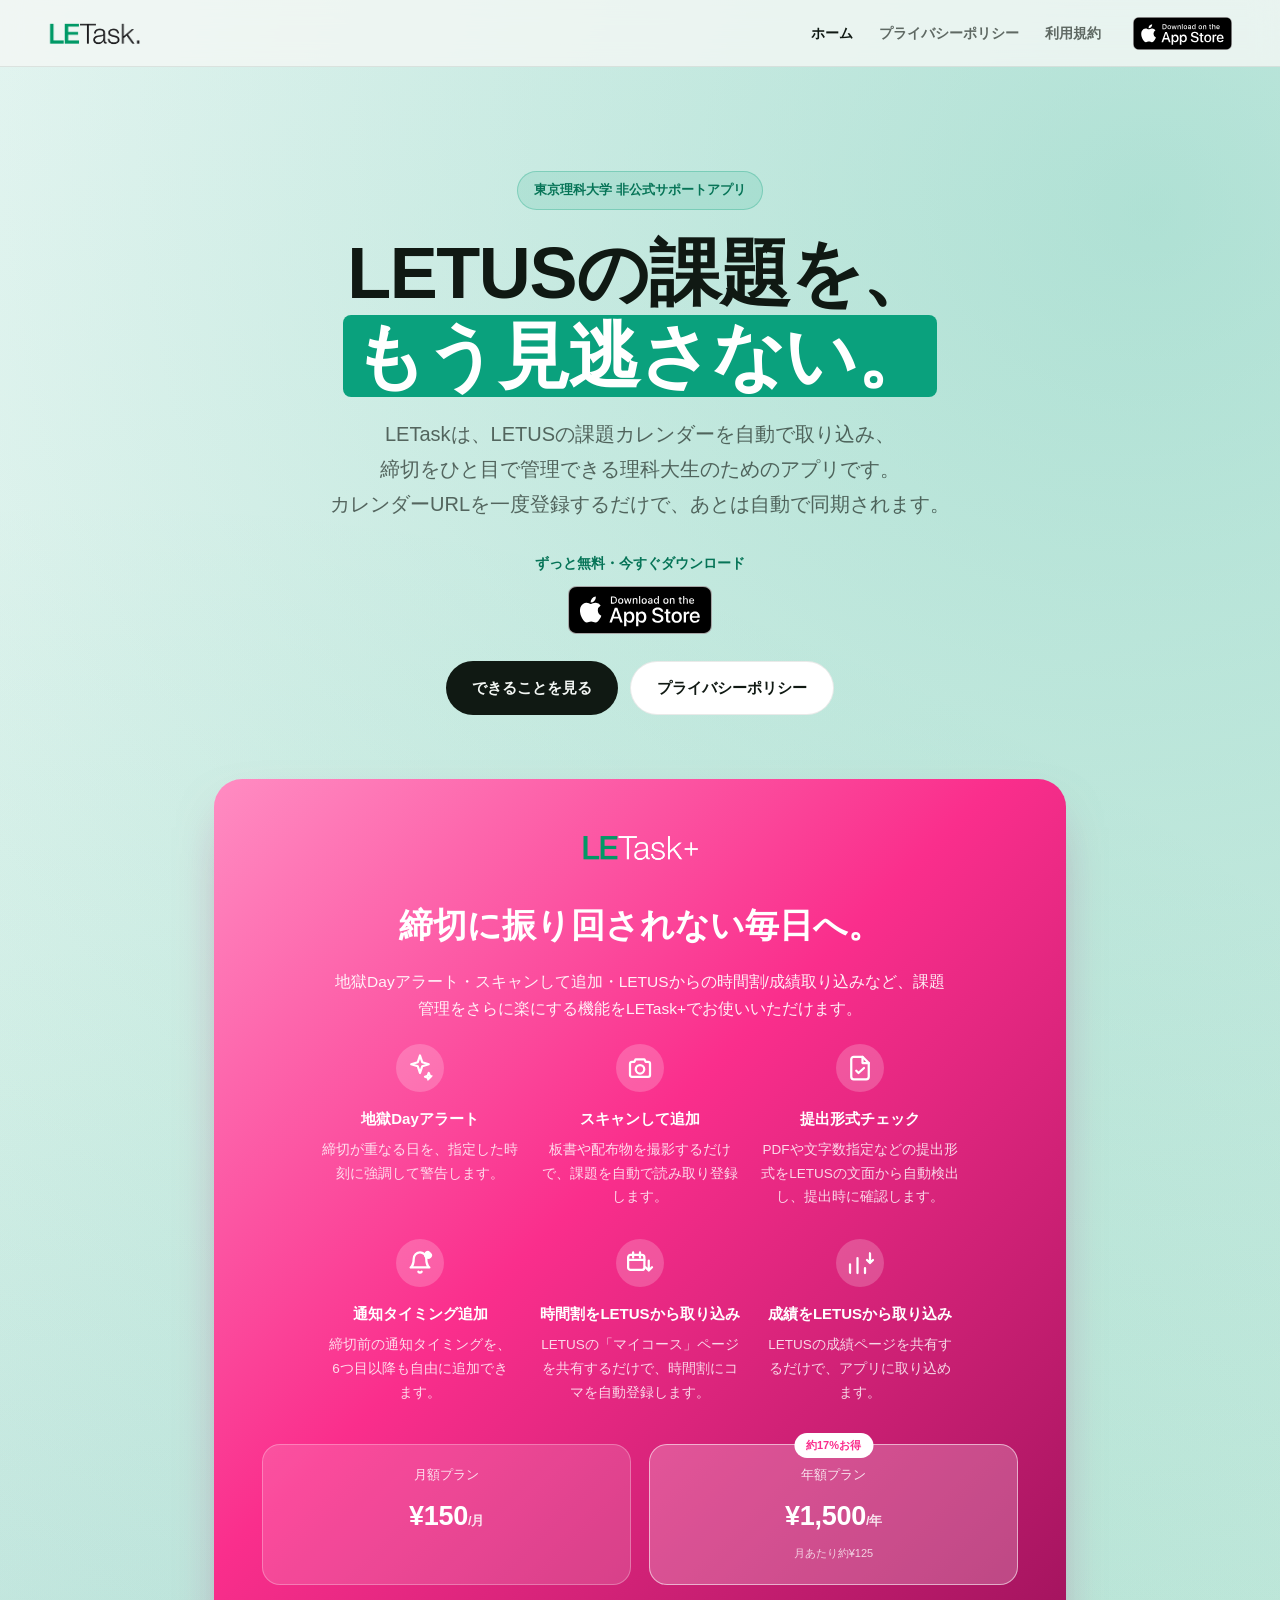
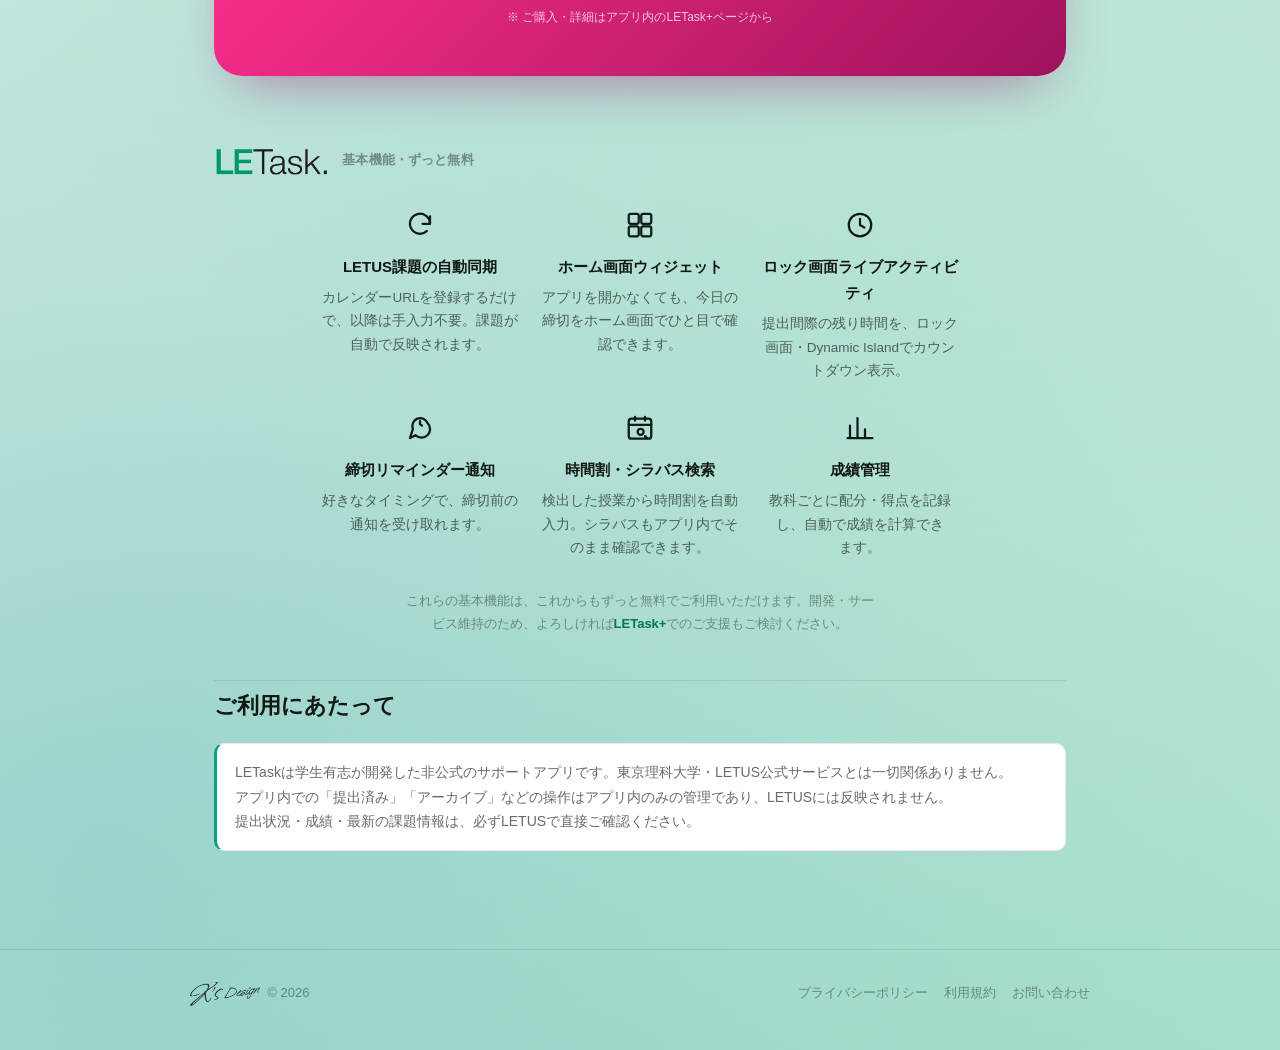
==== index.html @ ab38a3fe "Add a "free forever, download now" hint above the App Store badge Co-Authored-By: Claude Sonnet 5 <n" ====
<!DOCTYPE html>
<html lang="ja">
<head>
<meta charset="UTF-8">
<meta name="viewport" content="width=device-width, initial-scale=1.0">
<title>LETask ― 理科大生のための課題管理アプリ</title>
<meta name="description" content="東京理科大学の学生向け、LETUS課題管理アプリ「LETask」の公式サイト。">
<link rel="stylesheet" href="style.css">
</head>
<body>

<header class="site-header">
  <a class="logo" href="index.html"><img src="letasklogoblack_nodesc.png" alt="LETask"></a>
  <div class="header-right">
    <nav>
      <a href="index.html" class="active">ホーム</a>
      <a href="privacy.html">プライバシーポリシー</a>
      <a href="terms.html">利用規約</a>
    </nav>
    <a class="soon-pill" href="https://apps.apple.com/ja/app/letask/id6762050344" target="_blank" rel="noopener">
      <img src="appstore-badge.svg" alt="Download on the App Store">
    </a>
  </div>
</header>

<main>

  <section class="hero">
    <span class="hero-badge">東京理科大学 非公式サポートアプリ</span>
    <h1>LETUSの課題を、<br><span class="hl">もう見逃さない。</span></h1>
    <p class="lede">
      <span class="chunk">LETaskは、LETUSの課題カレンダーを</span><span class="chunk">自動で取り込み、</span><span class="chunk">締切をひと目で管理できる</span><span class="chunk">理科大生のためのアプリです。</span><span class="chunk">カレンダーURLを一度登録するだけで、</span><span class="chunk">あとは自動で同期されます。</span>
    </p>
    <p class="download-hint">ずっと無料・今すぐダウンロード</p>
    <a class="appstore-badge" href="https://apps.apple.com/ja/app/letask/id6762050344" target="_blank" rel="noopener">
      <img src="appstore-badge.svg" alt="Download on the App Store">
    </a>
    <div class="cta-row">
      <a class="btn btn-primary" href="#features">できることを見る</a>
      <a class="btn btn-secondary" href="privacy.html">プライバシーポリシー</a>
    </div>
  </section>

  <section id="features">

    <div class="plus-promo" id="plus-promo">
      <div class="plus-promo-head">
        <img class="plus-promo-logo" src="letaskpluslogowhite_nodesc.png" alt="LETask+">
        <h2 class="plus-promo-title">締切に振り回されない毎日へ。</h2>
        <p class="plus-promo-lede">地獄Dayアラート・スキャンして追加・LETUSからの時間割/成績取り込みなど、課題管理をさらに楽にする機能をLETask+でお使いいただけます。</p>
      </div>

      <div class="feature-grid plus-grid">

        <div class="feature-card plus">
          <svg class="icon" viewBox="0 0 24 24" fill="none" stroke="currentColor" stroke-width="1.8" stroke-linecap="round" stroke-linejoin="round"><path d="M12 2l1.8 5.4L19 9l-5.2 1.6L12 16l-1.8-5.4L5 9l5.2-1.6z"/><path d="M19 16l.8 2.2L22 19l-2.2.8L19 22l-.8-2.2L16 19l2.2-.8z"/></svg>
          <h3>地獄Dayアラート</h3>
          <p>締切が重なる日を、指定した時刻に強調して警告します。</p>
        </div>

        <div class="feature-card plus">
          <svg class="icon" viewBox="0 0 24 24" fill="none" stroke="currentColor" stroke-width="1.8" stroke-linecap="round" stroke-linejoin="round"><path d="M4 8.5A1.5 1.5 0 0 1 5.5 7h2l1-2h7l1 2h2A1.5 1.5 0 0 1 20 8.5v9A1.5 1.5 0 0 1 18.5 19h-13A1.5 1.5 0 0 1 4 17.5z"/><circle cx="12" cy="13" r="3.4"/></svg>
          <h3>スキャンして追加</h3>
          <p>板書や配布物を撮影するだけで、課題を自動で読み取り登録します。</p>
        </div>

        <div class="feature-card plus">
          <svg class="icon" viewBox="0 0 24 24" fill="none" stroke="currentColor" stroke-width="1.8" stroke-linecap="round" stroke-linejoin="round"><path d="M14 3H7a2 2 0 0 0-2 2v14a2 2 0 0 0 2 2h10a2 2 0 0 0 2-2V8z"/><path d="M14 3v5h5"/><path d="M9 14.2l1.8 1.8L15.2 12"/></svg>
          <h3>提出形式チェック</h3>
          <p>PDFや文字数指定などの提出形式をLETUSの文面から自動検出し、提出時に確認します。</p>
        </div>

        <div class="feature-card plus">
          <svg class="icon" viewBox="0 0 24 24" fill="none" stroke="currentColor" stroke-width="1.8" stroke-linecap="round" stroke-linejoin="round"><path d="M17 8.5A5 5 0 0 0 7 8.5c0 5.5-2.5 7-2.5 7h15s-2.5-1.5-2.5-7"/><path d="M10.7 19a1.6 1.6 0 0 0 2.6 0"/><circle cx="18.5" cy="5.5" r="3.3" fill="currentColor" stroke="none"/><path d="M18.5 4.2v2.6M17.2 5.5h2.6" stroke="#fff" stroke-width="1.3"/></svg>
          <h3>通知タイミング追加</h3>
          <p>締切前の通知タイミングを、6つ目以降も自由に追加できます。</p>
        </div>

        <div class="feature-card plus">
          <svg class="icon" viewBox="0 0 24 24" fill="none" stroke="currentColor" stroke-width="1.8" stroke-linecap="round" stroke-linejoin="round"><rect x="2.5" y="5.5" width="13" height="12" rx="2"/><path d="M2.5 9.5h13M6.5 3.5v4M12 3.5v4"/><path d="M19 10v8M19 18l-2.6-2.6M19 18l2.6-2.6"/></svg>
          <h3>時間割をLETUSから取り込み</h3>
          <p>LETUSの「マイコース」ページを共有するだけで、時間割にコマを自動登録します。</p>
        </div>

        <div class="feature-card plus">
          <svg class="icon" viewBox="0 0 24 24" fill="none" stroke="currentColor" stroke-width="1.8" stroke-linecap="round" stroke-linejoin="round"><path d="M4 20V13M10 20V8M16 20v-4"/><path d="M20 4v8M20 12l-2.4-2.4M20 12l2.4-2.4"/></svg>
          <h3>成績をLETUSから取り込み</h3>
          <p>LETUSの成績ページを共有するだけで、アプリに取り込めます。</p>
        </div>

      </div>

      <div class="plus-pricing">
        <div class="price-card">
          <span class="price-label">月額プラン</span>
          <span class="price-value">¥150<small>/月</small></span>
        </div>
        <div class="price-card best">
          <span class="price-badge">約17%お得</span>
          <span class="price-label">年額プラン</span>
          <span class="price-value">¥1,500<small>/年</small></span>
          <span class="price-note">月あたり約¥125</span>
        </div>
      </div>
      <p class="plus-promo-note">※ ご購入・詳細はアプリ内のLETask+ページから</p>
    </div>

    <div class="section-block">
      <div class="section-head">
        <img class="section-logo" src="letasklogoblack_nodesc.png" alt="LETask">
        <span class="section-label">基本機能・ずっと無料</span>
      </div>
      <div class="feature-grid">

        <div class="feature-card">
          <svg class="icon" viewBox="0 0 24 24" fill="none" stroke="currentColor" stroke-width="1.8" stroke-linecap="round" stroke-linejoin="round"><path d="M20 11a8 8 0 1 0-2.5 5.8"/><path d="M20 5v6h-6"/></svg>
          <h3>LETUS課題の自動同期</h3>
          <p>カレンダーURLを登録するだけで、以降は手入力不要。課題が自動で反映されます。</p>
        </div>

        <div class="feature-card">
          <svg class="icon" viewBox="0 0 24 24" fill="none" stroke="currentColor" stroke-width="1.8" stroke-linecap="round" stroke-linejoin="round"><rect x="3" y="3" width="8" height="8" rx="1.6"/><rect x="13" y="3" width="8" height="8" rx="1.6"/><rect x="3" y="13" width="8" height="8" rx="1.6"/><rect x="13" y="13" width="8" height="8" rx="1.6"/></svg>
          <h3>ホーム画面ウィジェット</h3>
          <p>アプリを開かなくても、今日の締切をホーム画面でひと目で確認できます。</p>
        </div>

        <div class="feature-card">
          <svg class="icon" viewBox="0 0 24 24" fill="none" stroke="currentColor" stroke-width="1.8" stroke-linecap="round" stroke-linejoin="round"><circle cx="12" cy="12" r="9"/><path d="M12 7v5l3.5 2"/></svg>
          <h3>ロック画面ライブアクティビティ</h3>
          <p>提出間際の残り時間を、ロック画面・Dynamic Islandでカウントダウン表示。</p>
        </div>

        <div class="feature-card">
          <svg class="icon" viewBox="0 0 24 24" fill="none" stroke="currentColor" stroke-width="1.8" stroke-linecap="round" stroke-linejoin="round"><path d="M18 8A6 6 0 1 0 6.34 12.7L4 20l4.5-2.2A6 6 0 0 0 18 8Z"/><path d="M12 6.5v2.4l1.6 1.2"/></svg>
          <h3>締切リマインダー通知</h3>
          <p>好きなタイミングで、締切前の通知を受け取れます。</p>
        </div>

        <div class="feature-card">
          <svg class="icon" viewBox="0 0 24 24" fill="none" stroke="currentColor" stroke-width="1.8" stroke-linecap="round" stroke-linejoin="round"><rect x="3" y="4.5" width="18" height="16" rx="2.2"/><path d="M3 9.5h18M8 3v3M16 3v3"/><circle cx="12.5" cy="15" r="2.4"/><path d="M16 18.5l1.8 1.8"/></svg>
          <h3>時間割・シラバス検索</h3>
          <p>検出した授業から時間割を自動入力。シラバスもアプリ内でそのまま確認できます。</p>
        </div>

        <div class="feature-card">
          <svg class="icon" viewBox="0 0 24 24" fill="none" stroke="currentColor" stroke-width="1.8" stroke-linecap="round" stroke-linejoin="round"><path d="M4 20V10M10 20V4M16 20v-7M22 20H2"/></svg>
          <h3>成績管理</h3>
          <p>教科ごとに配分・得点を記録し、自動で成績を計算できます。</p>
        </div>

      </div>

      <p class="free-note">これらの基本機能は、これからもずっと無料でご利用いただけます。開発・サービス維持のため、よろしければ<a href="#plus-promo">LETask+</a>でのご支援もご検討ください。</p>
    </div>

  </section>

  <section>
    <h2>ご利用にあたって</h2>
    <div class="callout">
      <span class="chunk">LETaskは学生有志が開発した非公式のサポートアプリです。</span><span class="chunk">東京理科大学・LETUS公式サービスとは一切関係ありません。</span><span class="chunk">アプリ内での「提出済み」「アーカイブ」などの操作は</span><span class="chunk">アプリ内のみの管理であり、</span><span class="chunk">LETUSには反映されません。</span><span class="chunk">提出状況・成績・最新の課題情報は、</span><span class="chunk">必ずLETUSで直接ご確認ください。</span>
    </div>
  </section>

</main>

<footer>
  <div class="footer-inner">
    <span class="credit"><img class="ks-logo" src="ksdesignblack_transparent.png" alt="K's Design"> © 2026</span>
    <nav>
      <a href="privacy.html">プライバシーポリシー</a>
      <a href="terms.html">利用規約</a>
      <a href="mailto:ksdesign.jp.work@gmail.com">お問い合わせ</a>
    </nav>
  </div>
</footer>

</body>
</html>
---- style.css ----
/* LETask — 共有スタイルシート
   index.html / privacy.html / terms.html で共通利用 */

:root {
  --bg: #f3f7f4;
  --bg-card: #ffffff;
  --border: rgba(13, 26, 20, 0.09);
  --text-primary: #101913;
  --text-secondary: rgba(16, 25, 19, 0.64);
  --text-tertiary: rgba(16, 25, 19, 0.42);
  --brand-green: #0aa17d;
  --brand-green-deep: #067457;
  --brand-green-soft: rgba(10, 161, 125, 0.12);
  --highlight-bg: #c7f0e0;
  --plus-pink: #fa2e8c;
  --plus-pink-light: #ff8cc2;
  --plus-soft: rgba(250, 46, 140, 0.1);
  --max-width: 900px;
}

* {
  box-sizing: border-box;
}

html {
  scroll-behavior: smooth;
}

body {
  margin: 0;
  background-color: #d6f0e6;
  background-image:
    radial-gradient(circle at 90% 8%, rgba(10, 161, 125, 0.30) 0%, rgba(10, 161, 125, 0.11) 45%, transparent 72%),
    radial-gradient(circle at 8% 92%, rgba(6, 132, 140, 0.22) 0%, rgba(10, 161, 125, 0.06) 50%, transparent 72%),
    linear-gradient(164deg, #ffffff 0%, #f0faf6 32%, #d6f0e6 66%, #b4e4d3 100%);
  color: var(--text-primary);
  font-family: -apple-system, BlinkMacSystemFont, "Hiragino Sans", "Segoe UI", Roboto, sans-serif;
  line-height: 1.75;
  -webkit-font-smoothing: antialiased;
}

a {
  color: var(--brand-green-deep);
  text-decoration: none;
}
a:hover {
  text-decoration: underline;
}

img {
  max-width: 100%;
}

svg {
  display: block;
}

/* ── header ───────────────────────────────────────────── */

.site-header {
  position: sticky;
  top: 0;
  z-index: 10;
  display: flex;
  align-items: center;
  justify-content: space-between;
  flex-wrap: wrap;
  row-gap: 12px;
  padding: 16px clamp(20px, 5vw, 48px);
  background: rgba(243, 247, 244, 0.82);
  backdrop-filter: blur(14px);
  -webkit-backdrop-filter: blur(14px);
  border-bottom: 1px solid var(--border);
}

.logo {
  display: inline-flex;
  align-items: center;
}
.logo img {
  height: 20px;
  width: auto;
  display: block;
}
@media (min-width: 641px) {
  .logo img {
    height: 34px;
  }
}

.header-right {
  display: flex;
  align-items: center;
  gap: clamp(16px, 3vw, 32px);
}

.site-header nav {
  display: flex;
  flex-wrap: wrap;
  gap: 10px clamp(14px, 3vw, 26px);
  font-size: 14px;
  font-weight: 600;
}
.site-header nav a {
  color: var(--text-secondary);
  white-space: nowrap;
}
.site-header nav a:hover,
.site-header nav a.active {
  color: var(--text-primary);
  text-decoration: none;
}

@media (max-width: 640px) {
  .header-right {
    width: 100%;
    flex-direction: row;
    flex-wrap: wrap;
    align-items: center;
    gap: 10px 18px;
  }
  .site-header nav {
    gap: 8px 16px;
    font-size: 13px;
  }
}

.soon-pill {
  display: inline-flex;
  align-items: center;
  transition: opacity 0.15s;
}
.soon-pill:hover {
  opacity: 0.75;
}
.soon-pill img {
  height: 33px;
  width: auto;
  display: block;
}

/* ── layout ───────────────────────────────────────────── */

main {
  max-width: var(--max-width);
  margin: 0 auto;
  padding: clamp(36px, 8vw, 72px) clamp(20px, 5vw, 24px) 80px;
}

.eyebrow {
  display: inline-block;
  font-size: 12px;
  font-weight: 700;
  letter-spacing: 0.12em;
  color: var(--brand-green-deep);
  text-transform: uppercase;
  margin-bottom: 14px;
}

h1 {
  font-size: clamp(32px, 6vw, 50px);
  font-weight: 800;
  letter-spacing: -0.02em;
  line-height: 1.28;
  margin: 0 0 20px;
  text-wrap: balance;
}
.hero h1 {
  font-size: clamp(40px, 10vw, 72px);
  line-height: 1.15;
}
@media (max-width: 640px) {
  .hero .lede {
    font-size: 16px;
  }
}

.hl {
  background: var(--brand-green);
  color: #fff;
  padding: 0 10px;
  border-radius: 8px;
  display: inline-block;
}

h2 {
  font-size: 22px;
  font-weight: 700;
  margin: 44px 0 14px;
  padding-top: 6px;
  border-top: 1px solid var(--border);
}
main > h2:first-of-type {
  border-top: none;
  padding-top: 0;
}

h3 {
  font-size: 16px;
  font-weight: 700;
  margin: 26px 0 8px;
  color: var(--text-primary);
}

p, li {
  color: var(--text-secondary);
  font-size: 15.5px;
  text-wrap: pretty;
}

.chunk {
  display: inline-block;
}

ul, ol {
  padding-left: 1.3em;
}

.lede {
  font-size: 18px;
  color: var(--text-secondary);
  max-width: 560px;
}
@media (min-width: 900px) {
  .hero .lede {
    font-size: 20px;
    max-width: 620px;
  }
}

.updated {
  font-size: 13px;
  color: var(--text-tertiary);
  margin-bottom: 40px;
}

/* ── hero (index only) ───────────────────────────────── */

.hero {
  text-align: center;
  padding: clamp(20px, 6vw, 32px) 0 clamp(44px, 8vw, 64px);
}
.hero .lede {
  margin: 0 auto 30px;
}
.hero-badge {
  display: inline-flex;
  align-items: center;
  gap: 8px;
  padding: 7px 16px;
  border-radius: 999px;
  background: var(--brand-green-soft);
  border: 1px solid rgba(10, 161, 125, 0.3);
  color: var(--brand-green-deep);
  font-size: 13px;
  font-weight: 600;
  margin-bottom: 22px;
}

.download-hint {
  font-size: 13.5px;
  font-weight: 700;
  color: var(--brand-green-deep);
  margin: 0 0 10px;
}

.appstore-badge {
  display: inline-block;
  margin-bottom: 18px;
  border-radius: 10px;
  transition: opacity 0.15s;
}
.appstore-badge:hover {
  opacity: 0.8;
}
.appstore-badge img {
  height: 48px;
  width: auto;
  display: block;
}

.cta-row {
  display: flex;
  justify-content: center;
  gap: 12px;
  flex-wrap: wrap;
}

.btn {
  display: inline-flex;
  align-items: center;
  gap: 8px;
  padding: 13px 26px;
  border-radius: 999px;
  font-weight: 700;
  font-size: 15px;
}
.btn-primary {
  background: var(--text-primary);
  color: var(--bg);
}
.btn-primary:hover {
  background: var(--brand-green-deep);
  color: #fff;
  text-decoration: none;
}
.btn-secondary {
  background: var(--bg-card);
  border: 1px solid var(--border);
  color: var(--text-primary);
}
.btn-secondary:hover {
  border-color: rgba(16, 25, 19, 0.25);
  text-decoration: none;
}

/* ── feature sections (index only) ───────────────────── */

.section-block {
  margin-top: clamp(40px, 7vw, 60px);
}
.section-block:first-child {
  margin-top: 0;
}

.section-head {
  display: flex;
  align-items: center;
  gap: 12px;
  margin-bottom: 8px;
}
.section-logo {
  height: 42px;
  width: auto;
}
.section-label {
  font-size: 13px;
  font-weight: 700;
  color: var(--text-tertiary);
  letter-spacing: 0.01em;
}

.plus-promo {
  background: linear-gradient(135deg, var(--plus-pink-light) 0%, var(--plus-pink) 45%, #9e125c 100%);
  border-radius: 28px;
  padding: clamp(28px, 5vw, 48px);
  color: #fff;
  box-shadow: 0 24px 56px -24px rgba(158, 18, 92, 0.55);
  margin-bottom: clamp(44px, 7vw, 64px);
}
.plus-promo-head {
  text-align: center;
  margin: 0 auto 12px;
  max-width: 620px;
}
.plus-promo-logo {
  height: 40px;
  width: auto;
  margin-bottom: 20px;
}
.plus-promo-title {
  color: #fff;
  font-size: clamp(22px, 3.4vw, 34px);
  border: none;
  padding: 0;
  margin: 0 0 12px;
}
.plus-promo-lede {
  color: rgba(255, 255, 255, 0.92);
  font-size: 15.5px;
  margin: 0;
}
.plus-promo .feature-card .icon {
  color: #fff;
  background: rgba(255, 255, 255, 0.2);
  border-radius: 999px;
  box-sizing: content-box;
  padding: 9px;
}
.plus-promo .feature-card h3 {
  color: #fff;
}
.plus-promo .feature-card p {
  color: rgba(255, 255, 255, 0.82);
}

.plus-pricing {
  display: flex;
  flex-wrap: wrap;
  justify-content: center;
  gap: 18px;
  margin-top: clamp(28px, 5vw, 40px);
}
.price-card {
  position: relative;
  min-width: 168px;
  flex: 1 1 168px;
  text-align: center;
  background: rgba(255, 255, 255, 0.14);
  border: 1px solid rgba(255, 255, 255, 0.28);
  border-radius: 18px;
  padding: 20px 30px;
}

@media (max-width: 640px) {
  .plus-pricing {
    flex-wrap: nowrap;
    gap: 12px;
  }
  .price-card {
    min-width: 0;
    padding: 16px 14px;
  }
  .price-value {
    font-size: 23px;
  }
}
.price-card.best {
  background: rgba(255, 255, 255, 0.22);
  border-color: rgba(255, 255, 255, 0.55);
}
.price-badge {
  position: absolute;
  top: -12px;
  left: 50%;
  transform: translateX(-50%);
  background: #fff;
  color: var(--plus-pink);
  font-size: 11px;
  font-weight: 800;
  padding: 3px 12px;
  border-radius: 999px;
  white-space: nowrap;
}
.price-label {
  display: block;
  font-size: 12.5px;
  opacity: 0.85;
  margin-bottom: 6px;
}
.price-value {
  display: block;
  font-size: 27px;
  font-weight: 800;
  letter-spacing: -0.01em;
}
.price-value small {
  font-size: 13px;
  font-weight: 600;
  opacity: 0.85;
}
.price-note {
  display: block;
  font-size: 11px;
  opacity: 0.75;
  margin-top: 4px;
}
.plus-promo-note {
  text-align: center;
  font-size: 12px;
  color: rgba(255, 255, 255, 0.75);
  margin: 22px 0 0;
}

.feature-grid {
  display: flex;
  flex-wrap: wrap;
  justify-content: center;
  gap: 30px 20px;
  margin-top: 28px;
  text-align: center;
}
.feature-grid .feature-card {
  flex: 0 1 200px;
}
.plus-grid {
  margin-top: 22px;
}

@media (max-width: 640px) {
  .feature-grid {
    gap: 26px 14px;
  }
  .feature-grid .feature-card {
    flex: 0 1 calc(50% - 7px);
  }
}

.feature-card .icon {
  width: 30px;
  height: 30px;
  margin: 0 auto 14px;
  color: var(--text-primary);
}
.feature-card h3 {
  margin: 0 0 6px;
  font-size: 15px;
}
.feature-card p {
  margin: 0;
  font-size: 13.5px;
}

.free-note {
  text-align: center;
  font-size: 13px;
  color: var(--text-tertiary);
  max-width: 480px;
  margin: 30px auto 0;
}
.free-note a {
  color: var(--brand-green-deep);
  font-weight: 700;
}


/* ── legal pages ─────────────────────────────────────── */

.legal-nav {
  display: flex;
  gap: 18px;
  font-size: 13px;
  margin-bottom: 36px;
}

.callout {
  background: var(--bg-card);
  border: 1px solid var(--border);
  border-left: 3px solid var(--brand-green);
  border-radius: 10px;
  padding: 16px 18px;
  font-size: 14px;
  color: var(--text-secondary);
  margin: 18px 0;
}

/* ── footer ───────────────────────────────────────────── */

footer {
  border-top: 1px solid var(--border);
  padding: 32px clamp(20px, 5vw, 48px) 44px;
}
footer .footer-inner {
  max-width: var(--max-width);
  margin: 0 auto;
  display: flex;
  flex-wrap: wrap;
  align-items: center;
  justify-content: space-between;
  gap: 18px;
  font-size: 13px;
  color: var(--text-tertiary);
}
footer .credit {
  display: inline-flex;
  align-items: center;
  gap: 7px;
}
footer .credit .ks-logo {
  height: 24px;
  width: auto;
  opacity: 0.75;
}
footer nav {
  display: flex;
  gap: 16px;
}
footer nav a {
  color: var(--text-tertiary);
}
footer nav a:hover {
  color: var(--text-secondary);
}
footer .disclaimer {
  max-width: 640px;
  color: var(--text-tertiary);
}

/* ── entrance animations ─────────────────────────────── */

@keyframes fadeInDown {
  from {
    opacity: 0;
    transform: translateY(-18px);
  }
  to {
    opacity: 1;
    transform: translateY(0);
  }
}

@keyframes markerSweep {
  from {
    clip-path: inset(0 100% 0 0);
  }
  to {
    clip-path: inset(0 0 0 0);
  }
}

.site-header {
  animation: fadeInDown 0.6s cubic-bezier(0.16, 1, 0.3, 1) both;
}

.hero-badge,
.hero h1,
.hero .lede,
.hero .download-hint,
.hero .appstore-badge,
.hero .cta-row {
  animation: fadeInDown 0.7s cubic-bezier(0.16, 1, 0.3, 1) both;
}
.hero-badge            { animation-delay: 0.08s; }
.hero h1               { animation-delay: 0.18s; }
.hero .lede            { animation-delay: 0.30s; }
.hero .download-hint   { animation-delay: 0.38s; }
.hero .appstore-badge  { animation-delay: 0.44s; }
.hero .cta-row         { animation-delay: 0.52s; }

.hl {
  animation: markerSweep 0.55s cubic-bezier(0.65, 0, 0.35, 1) both;
  animation-delay: 0.85s;
}

.plus-promo {
  animation: fadeInDown 0.8s cubic-bezier(0.16, 1, 0.3, 1) both;
  animation-delay: 0.55s;
}
.section-block {
  animation: fadeInDown 0.8s cubic-bezier(0.16, 1, 0.3, 1) both;
  animation-delay: 0.62s;
}
main > section:last-of-type,
footer {
  animation: fadeInDown 0.8s cubic-bezier(0.16, 1, 0.3, 1) both;
  animation-delay: 0.7s;
}

@media (prefers-reduced-motion: reduce) {
  * {
    animation-duration: 0.01ms !important;
    animation-delay: 0s !important;
    animation-iteration-count: 1 !important;
  }
}
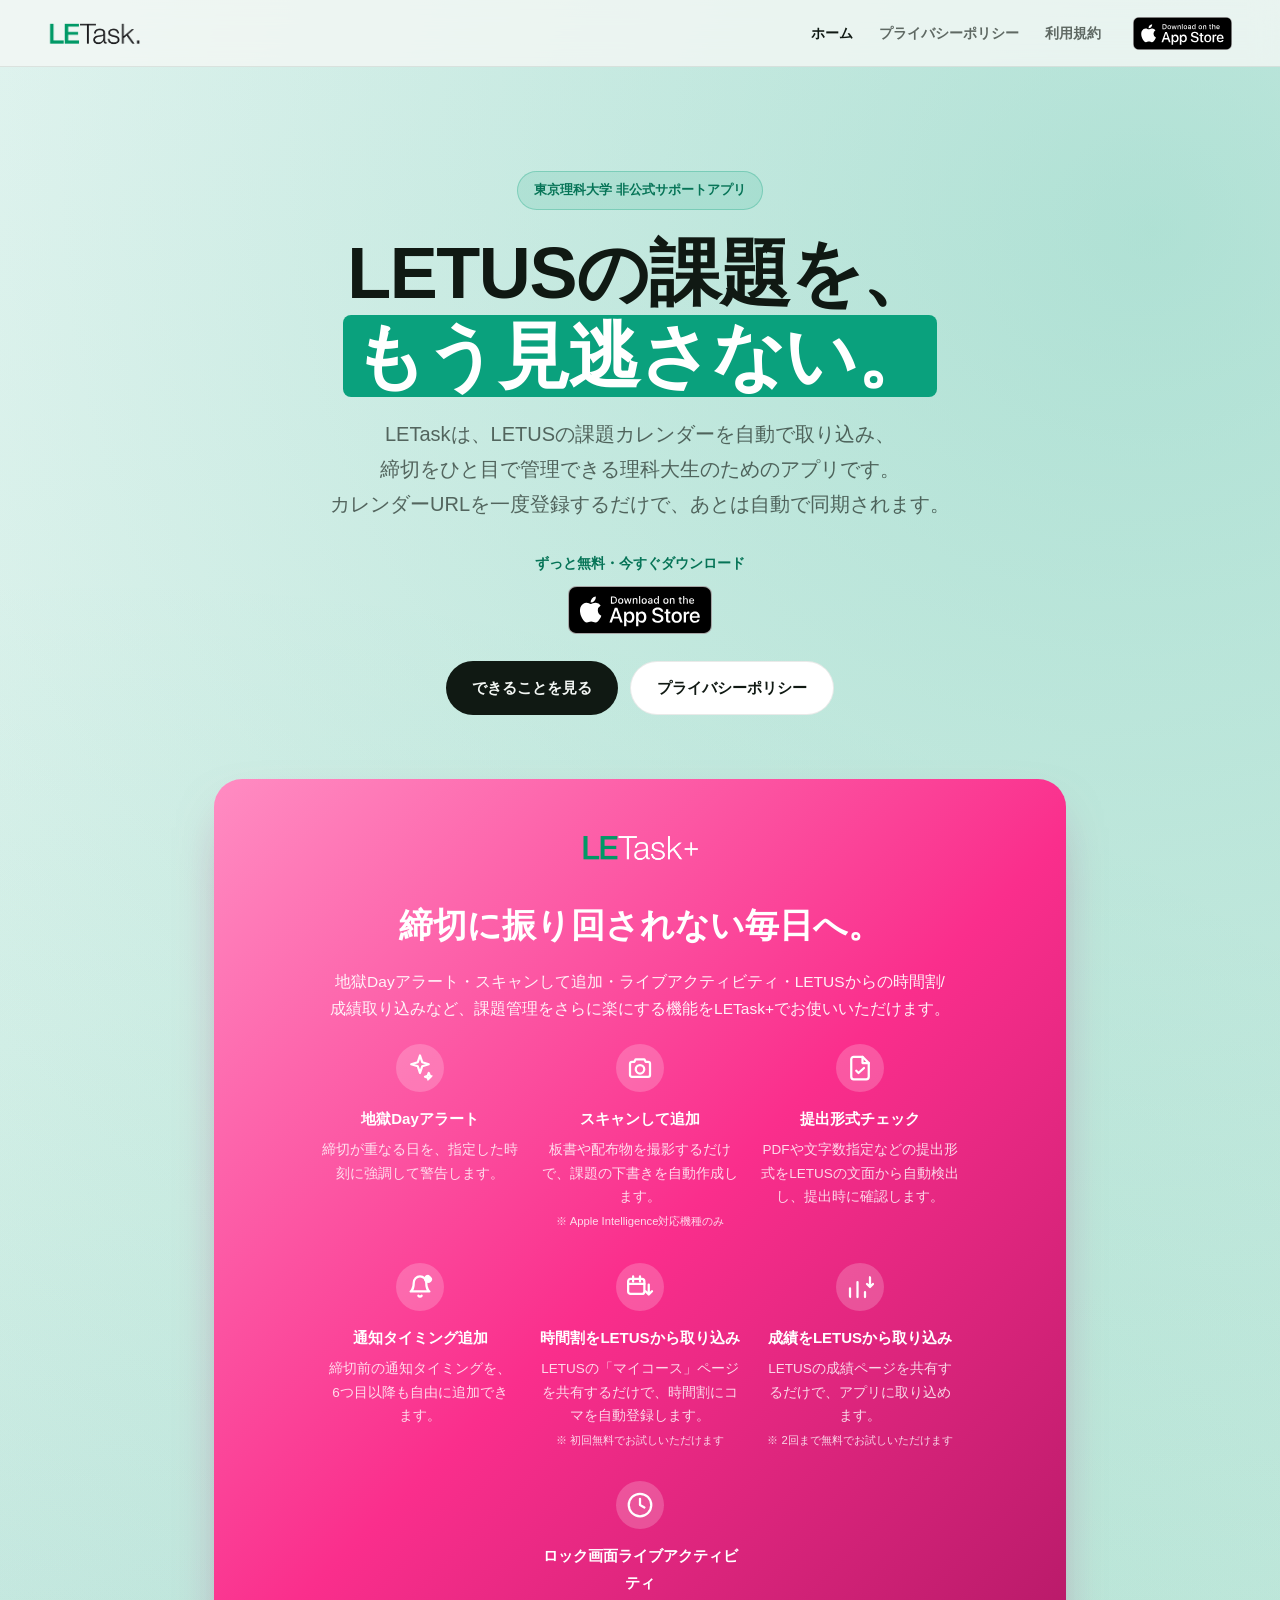
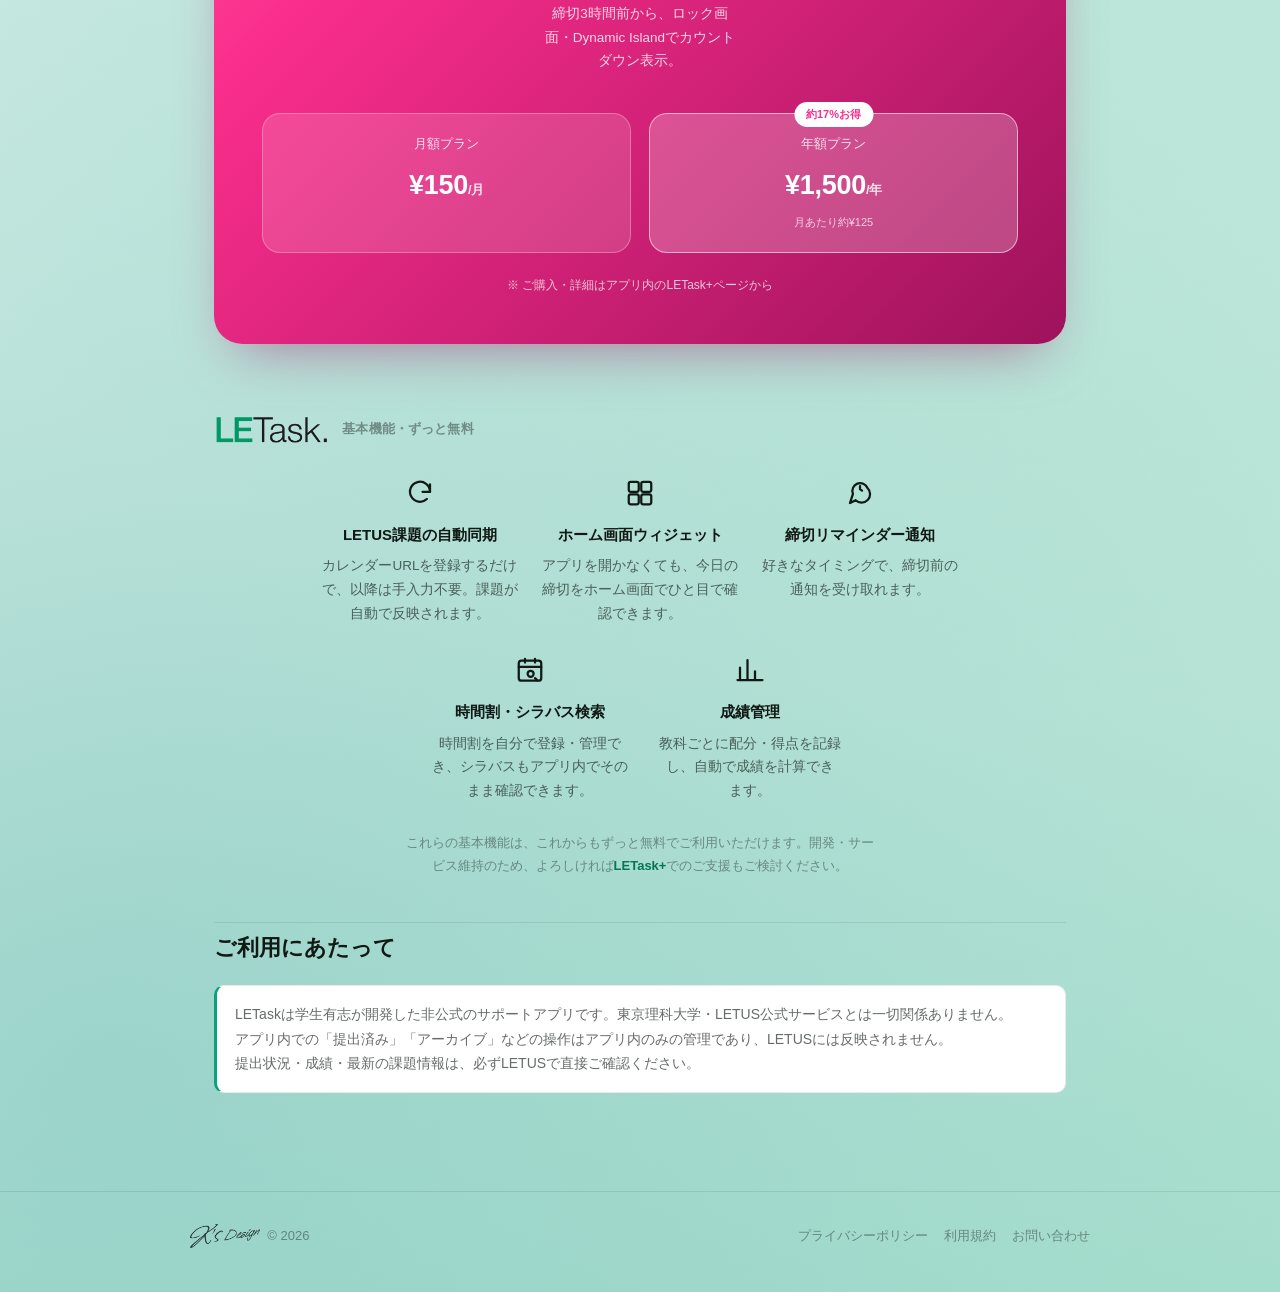
==== commit c475411e: "Move Live Activity to LETask+, add free-trial notes to import cards Live Activity is now gated behin" ====
--- a/index.html
+++ b/index.html
@@ -47,7 +47,7 @@
       <div class="plus-promo-head">
         <img class="plus-promo-logo" src="letaskpluslogowhite_nodesc.png" alt="LETask+">
         <h2 class="plus-promo-title">締切に振り回されない毎日へ。</h2>
-        <p class="plus-promo-lede">地獄Dayアラート・スキャンして追加・LETUSからの時間割/成績取り込みなど、課題管理をさらに楽にする機能をLETask+でお使いいただけます。</p>
+        <p class="plus-promo-lede">地獄Dayアラート・スキャンして追加・ライブアクティビティ・LETUSからの時間割/成績取り込みなど、課題管理をさらに楽にする機能をLETask+でお使いいただけます。</p>
       </div>
 
       <div class="feature-grid plus-grid">
@@ -61,7 +61,7 @@
         <div class="feature-card plus">
           <svg class="icon" viewBox="0 0 24 24" fill="none" stroke="currentColor" stroke-width="1.8" stroke-linecap="round" stroke-linejoin="round"><path d="M4 8.5A1.5 1.5 0 0 1 5.5 7h2l1-2h7l1 2h2A1.5 1.5 0 0 1 20 8.5v9A1.5 1.5 0 0 1 18.5 19h-13A1.5 1.5 0 0 1 4 17.5z"/><circle cx="12" cy="13" r="3.4"/></svg>
           <h3>スキャンして追加</h3>
-          <p>板書や配布物を撮影するだけで、課題を自動で読み取り登録します。</p>
+          <p>板書や配布物を撮影するだけで、課題の下書きを自動作成します。<br><small>※ Apple Intelligence対応機種のみ</small></p>
         </div>
 
         <div class="feature-card plus">
@@ -79,13 +79,19 @@
         <div class="feature-card plus">
           <svg class="icon" viewBox="0 0 24 24" fill="none" stroke="currentColor" stroke-width="1.8" stroke-linecap="round" stroke-linejoin="round"><rect x="2.5" y="5.5" width="13" height="12" rx="2"/><path d="M2.5 9.5h13M6.5 3.5v4M12 3.5v4"/><path d="M19 10v8M19 18l-2.6-2.6M19 18l2.6-2.6"/></svg>
           <h3>時間割をLETUSから取り込み</h3>
-          <p>LETUSの「マイコース」ページを共有するだけで、時間割にコマを自動登録します。</p>
+          <p>LETUSの「マイコース」ページを共有するだけで、時間割にコマを自動登録します。<br><small>※ 初回無料でお試しいただけます</small></p>
         </div>
 
         <div class="feature-card plus">
           <svg class="icon" viewBox="0 0 24 24" fill="none" stroke="currentColor" stroke-width="1.8" stroke-linecap="round" stroke-linejoin="round"><path d="M4 20V13M10 20V8M16 20v-4"/><path d="M20 4v8M20 12l-2.4-2.4M20 12l2.4-2.4"/></svg>
           <h3>成績をLETUSから取り込み</h3>
-          <p>LETUSの成績ページを共有するだけで、アプリに取り込めます。</p>
+          <p>LETUSの成績ページを共有するだけで、アプリに取り込めます。<br><small>※ 2回まで無料でお試しいただけます</small></p>
+        </div>
+
+        <div class="feature-card plus">
+          <svg class="icon" viewBox="0 0 24 24" fill="none" stroke="currentColor" stroke-width="1.8" stroke-linecap="round" stroke-linejoin="round"><circle cx="12" cy="12" r="9"/><path d="M12 7v5l3.5 2"/></svg>
+          <h3>ロック画面ライブアクティビティ</h3>
+          <p>締切3時間前から、ロック画面・Dynamic Islandでカウントダウン表示。</p>
         </div>
 
       </div>
@@ -125,12 +131,6 @@
         </div>
 
         <div class="feature-card">
-          <svg class="icon" viewBox="0 0 24 24" fill="none" stroke="currentColor" stroke-width="1.8" stroke-linecap="round" stroke-linejoin="round"><circle cx="12" cy="12" r="9"/><path d="M12 7v5l3.5 2"/></svg>
-          <h3>ロック画面ライブアクティビティ</h3>
-          <p>提出間際の残り時間を、ロック画面・Dynamic Islandでカウントダウン表示。</p>
-        </div>
-
-        <div class="feature-card">
           <svg class="icon" viewBox="0 0 24 24" fill="none" stroke="currentColor" stroke-width="1.8" stroke-linecap="round" stroke-linejoin="round"><path d="M18 8A6 6 0 1 0 6.34 12.7L4 20l4.5-2.2A6 6 0 0 0 18 8Z"/><path d="M12 6.5v2.4l1.6 1.2"/></svg>
           <h3>締切リマインダー通知</h3>
           <p>好きなタイミングで、締切前の通知を受け取れます。</p>
@@ -139,7 +139,7 @@
         <div class="feature-card">
           <svg class="icon" viewBox="0 0 24 24" fill="none" stroke="currentColor" stroke-width="1.8" stroke-linecap="round" stroke-linejoin="round"><rect x="3" y="4.5" width="18" height="16" rx="2.2"/><path d="M3 9.5h18M8 3v3M16 3v3"/><circle cx="12.5" cy="15" r="2.4"/><path d="M16 18.5l1.8 1.8"/></svg>
           <h3>時間割・シラバス検索</h3>
-          <p>検出した授業から時間割を自動入力。シラバスもアプリ内でそのまま確認できます。</p>
+          <p>時間割を自分で登録・管理でき、シラバスもアプリ内でそのまま確認できます。</p>
         </div>
 
         <div class="feature-card">
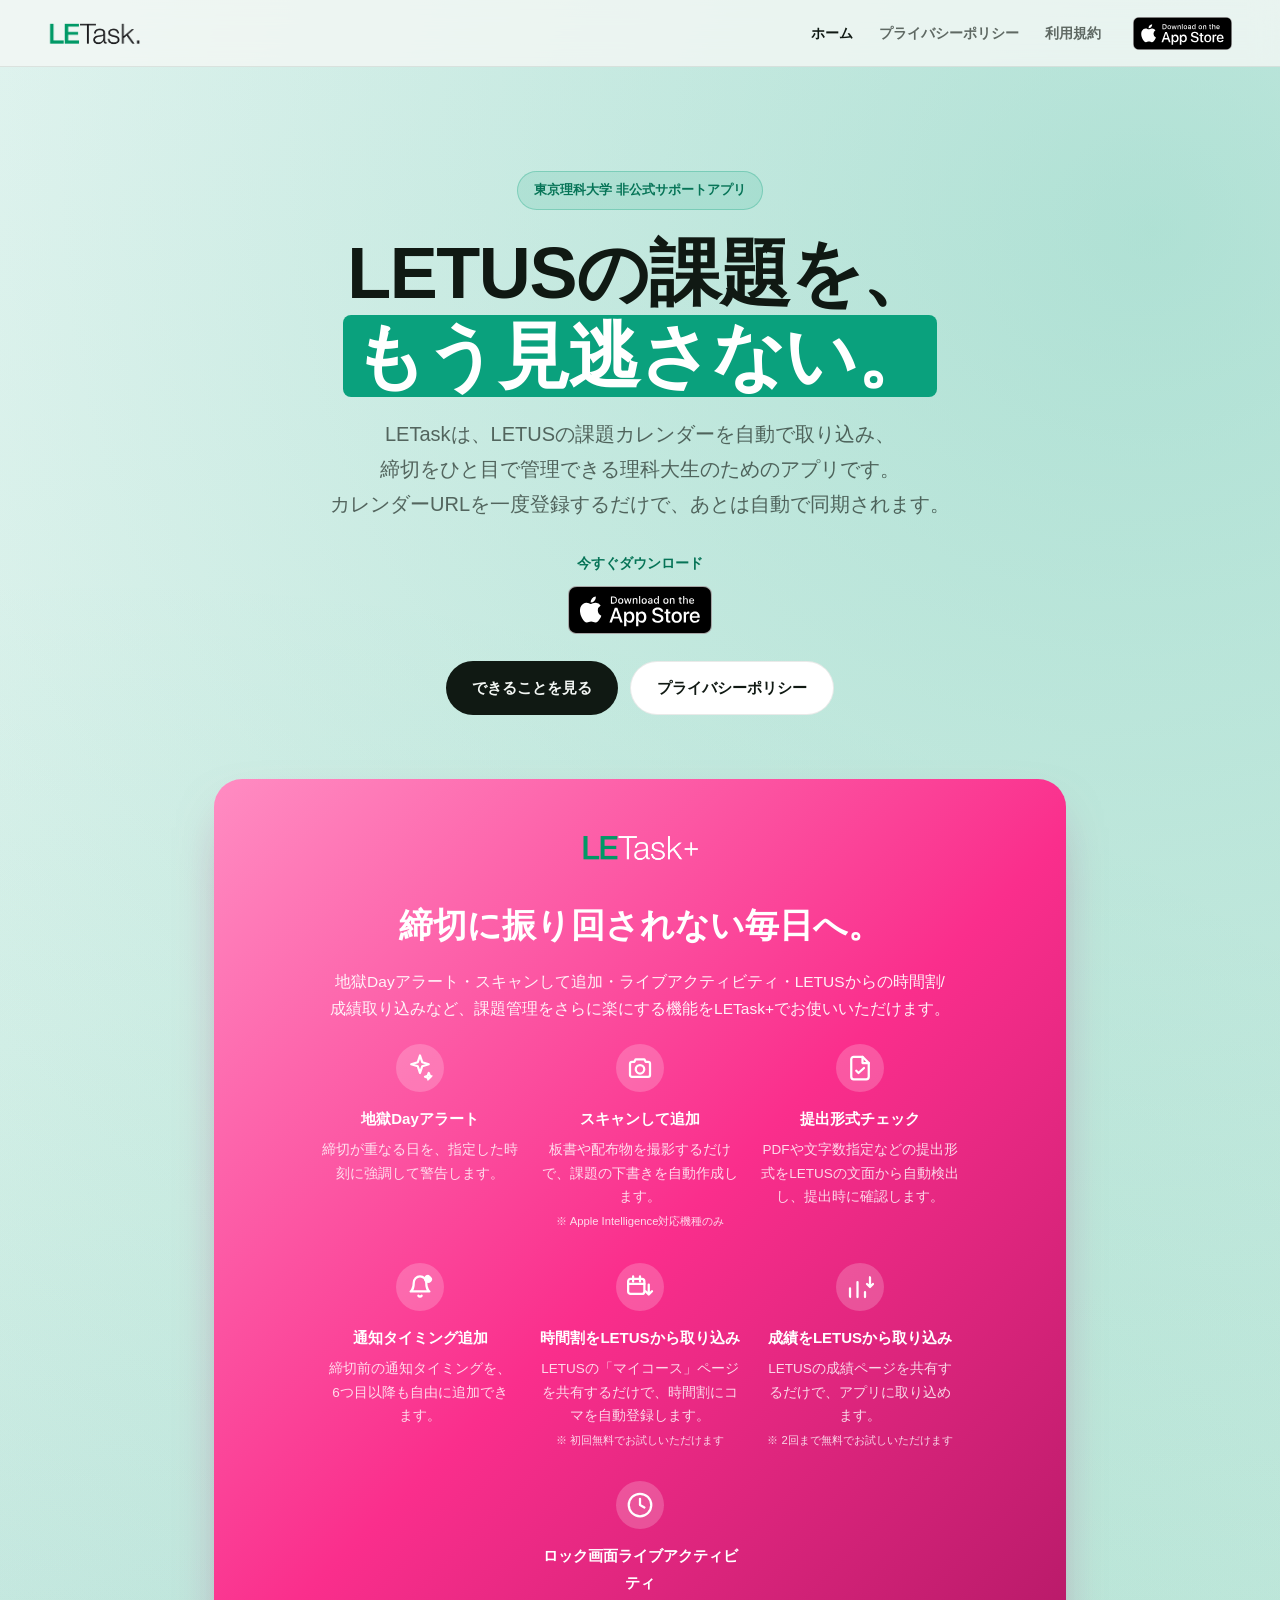
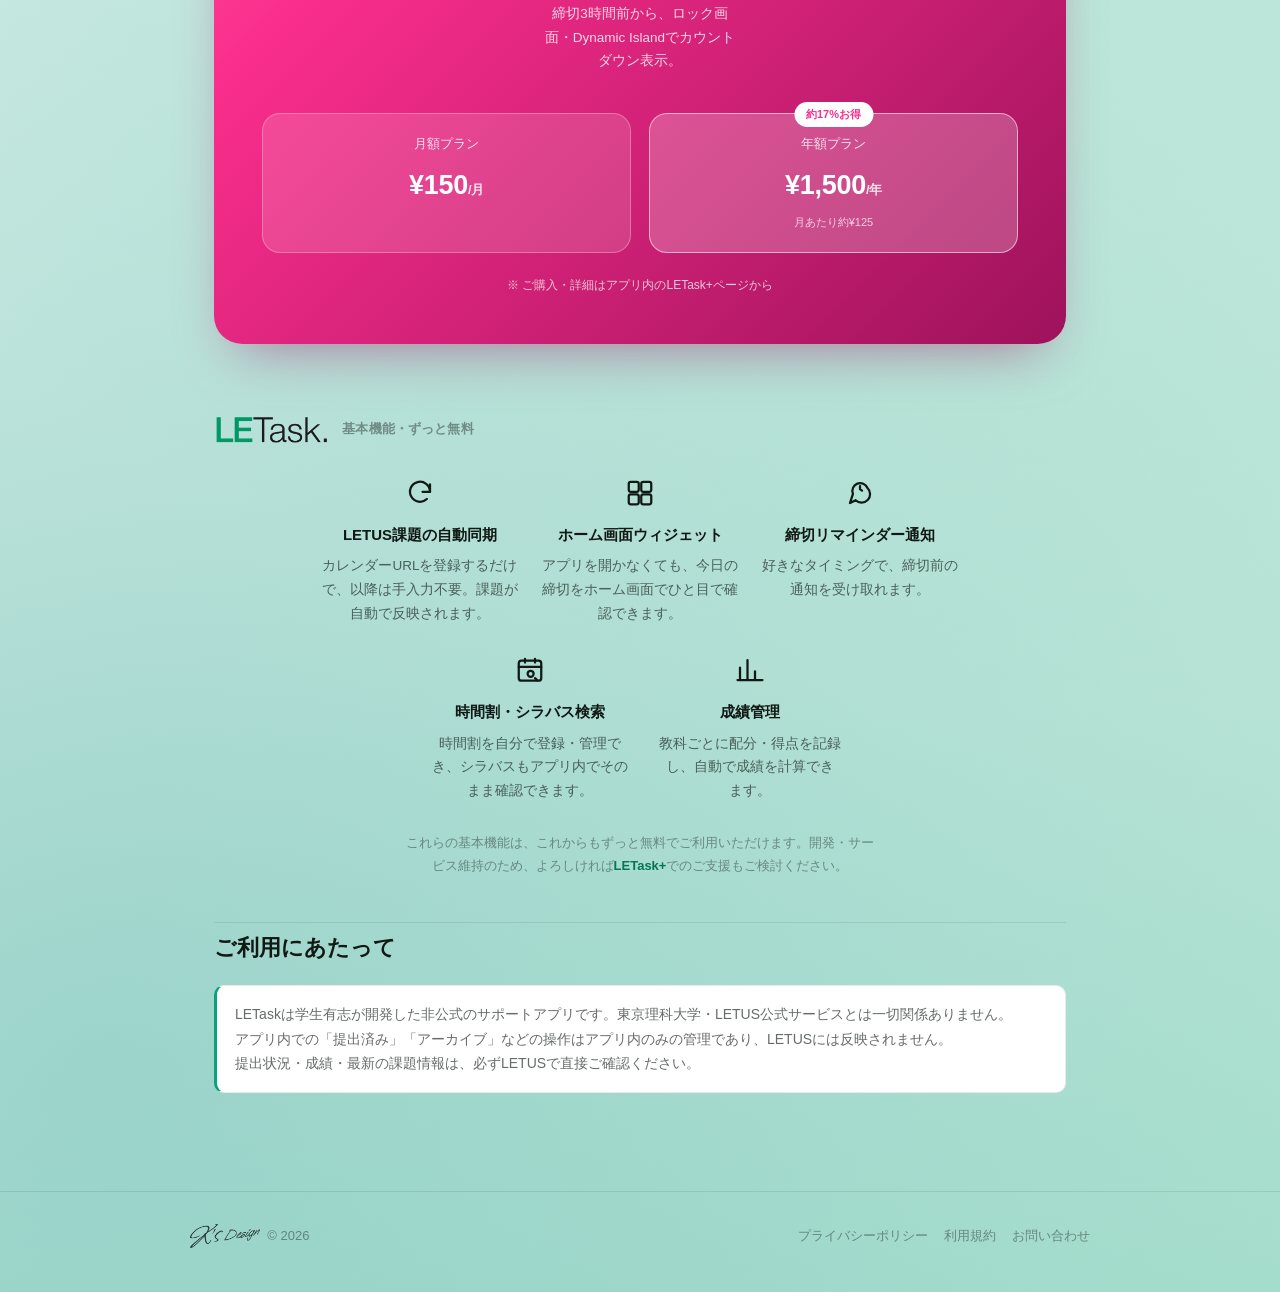
==== commit 20aadd9d: "Update index.html" ====
--- a/index.html
+++ b/index.html
@@ -31,7 +31,7 @@
     <p class="lede">
       <span class="chunk">LETaskは、LETUSの課題カレンダーを</span><span class="chunk">自動で取り込み、</span><span class="chunk">締切をひと目で管理できる</span><span class="chunk">理科大生のためのアプリです。</span><span class="chunk">カレンダーURLを一度登録するだけで、</span><span class="chunk">あとは自動で同期されます。</span>
     </p>
-    <p class="download-hint">ずっと無料・今すぐダウンロード</p>
+    <p class="download-hint">今すぐダウンロード</p>
     <a class="appstore-badge" href="https://apps.apple.com/ja/app/letask/id6762050344" target="_blank" rel="noopener">
       <img src="appstore-badge.svg" alt="Download on the App Store">
     </a>
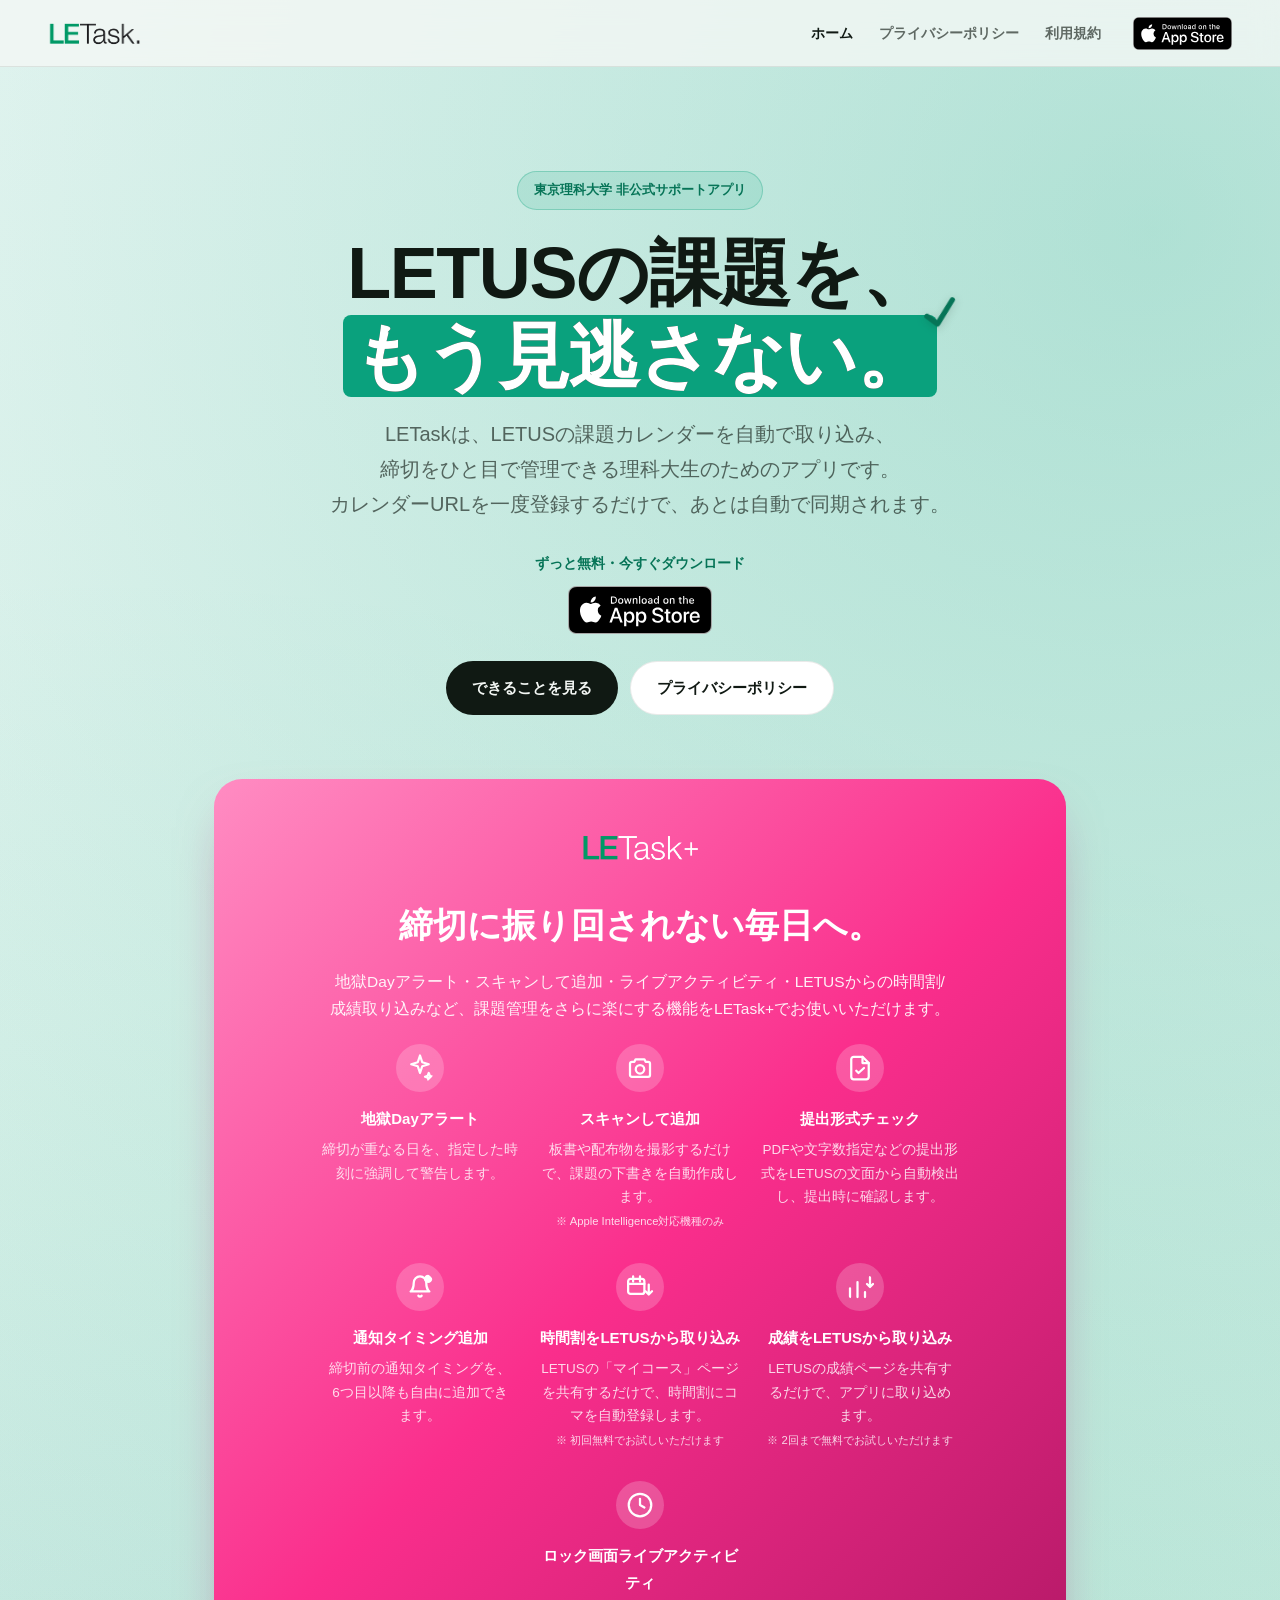
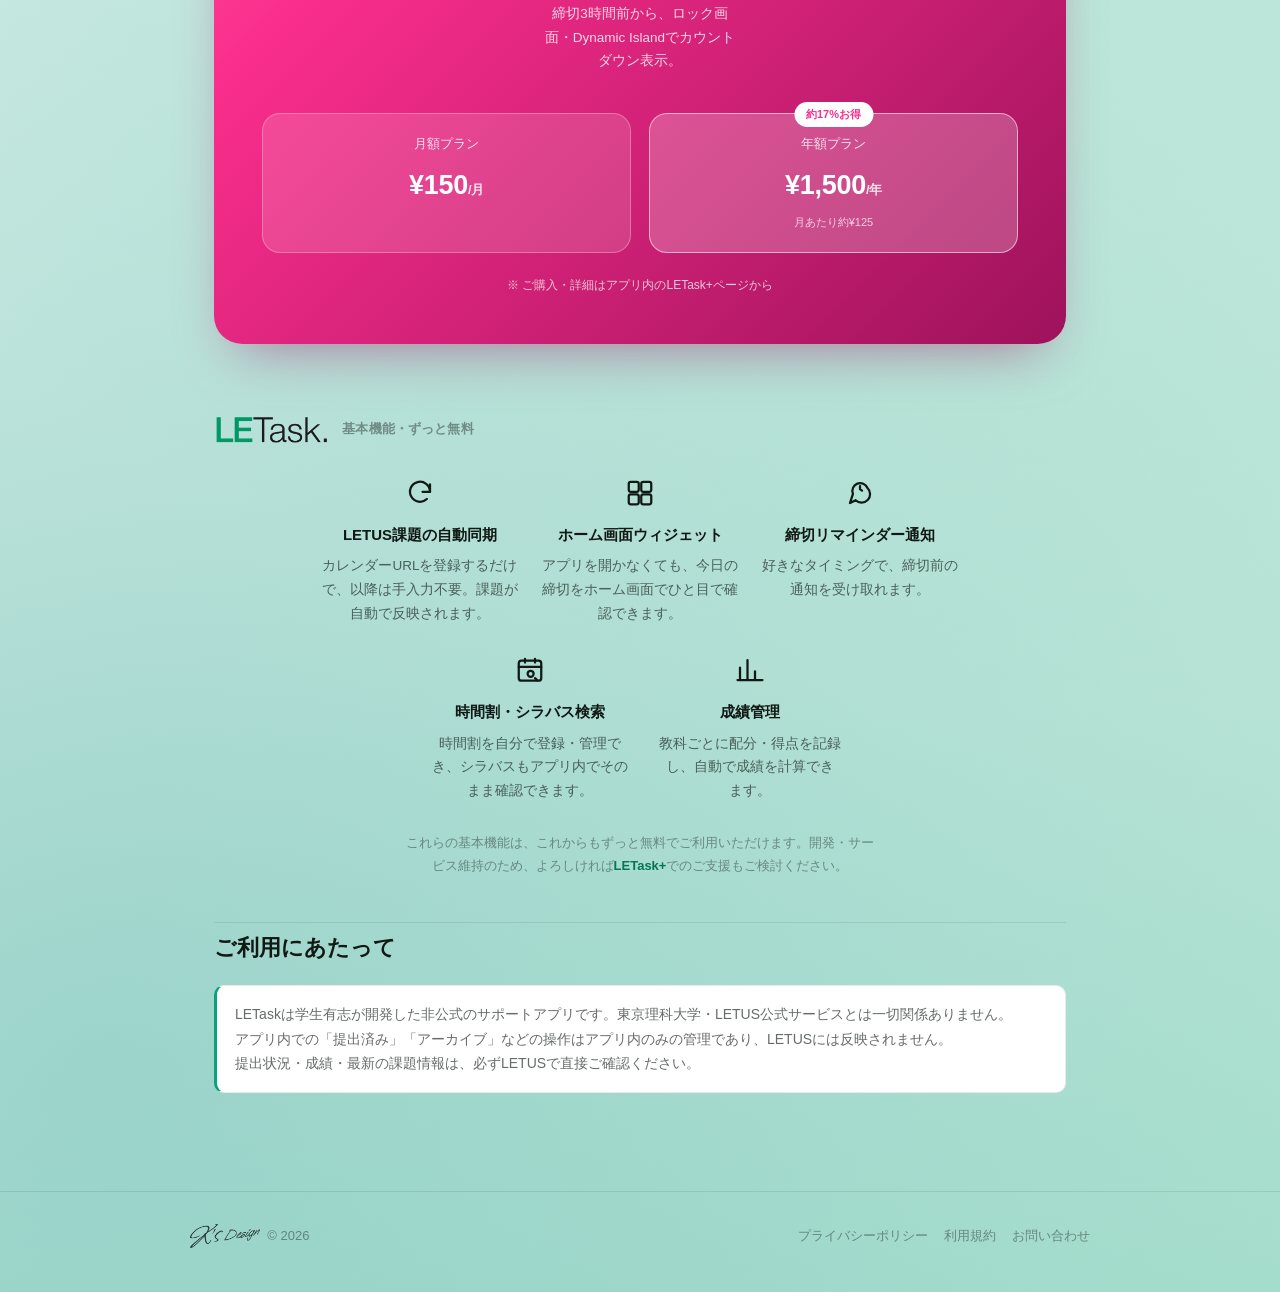
==== commit a7904668: "Sequence hero headline animation: black text, marker sweep, pen checkmark The highlighted headline u" ====
--- a/index.html
+++ b/index.html
@@ -27,11 +27,11 @@
 
   <section class="hero">
     <span class="hero-badge">東京理科大学 非公式サポートアプリ</span>
-    <h1>LETUSの課題を、<br><span class="hl">もう見逃さない。</span></h1>
+    <h1>LETUSの課題を、<br><span class="hl" data-text="もう見逃さない。">もう見逃さない。<svg class="hl-check" viewBox="0 0 40 40" width="38" height="38" aria-hidden="true" focusable="false"><path class="hl-check-mark" d="M6 20.5 L16 30 L35 7" fill="none" stroke="var(--brand-green-deep)" stroke-width="5.5" stroke-linecap="round" stroke-linejoin="round"/></svg></span></h1>
     <p class="lede">
       <span class="chunk">LETaskは、LETUSの課題カレンダーを</span><span class="chunk">自動で取り込み、</span><span class="chunk">締切をひと目で管理できる</span><span class="chunk">理科大生のためのアプリです。</span><span class="chunk">カレンダーURLを一度登録するだけで、</span><span class="chunk">あとは自動で同期されます。</span>
     </p>
-    <p class="download-hint">今すぐダウンロード</p>
+    <p class="download-hint">ずっと無料・今すぐダウンロード</p>
     <a class="appstore-badge" href="https://apps.apple.com/ja/app/letask/id6762050344" target="_blank" rel="noopener">
       <img src="appstore-badge.svg" alt="Download on the App Store">
     </a>
--- a/style.css
+++ b/style.css
@@ -176,11 +176,33 @@
 }
 
 .hl {
+  position: relative;
+  display: inline-block;
+  padding: 0 10px;
+  color: var(--text-primary);
+  border-radius: 8px;
+  isolation: isolate;
+}
+/* マーカー本体（緑背景）。テキストの後ろに敷かれ、スイープで左から現れる */
+.hl::before {
+  content: "";
+  position: absolute;
+  inset: 0;
+  z-index: -1;
   background: var(--brand-green);
+  border-radius: 8px;
+}
+/* マーカーが通過した部分だけ白文字に見せるための複製テキスト。
+   最前面に重ね、::beforeと同じクリップで同期させる */
+.hl::after {
+  content: attr(data-text);
+  position: absolute;
+  inset: 0;
+  z-index: 1;
+  padding: 0 10px;
   color: #fff;
-  padding: 0 10px;
-  border-radius: 8px;
-  display: inline-block;
+  white-space: nowrap;
+  pointer-events: none;
 }
 
 h2 {
@@ -617,9 +639,35 @@
 .hero .appstore-badge  { animation-delay: 0.44s; }
 .hero .cta-row         { animation-delay: 0.52s; }
 
-.hl {
+/* 「もう見逃さない。」は最初から黒文字で見えており、遅れてマーカーが
+   左から右へ引かれ、通過した部分だけ白文字に変わる。マーカー(::before)と
+   白文字の複製(::after)を同じクリップで同期させることで実現している。 */
+.hl::before,
+.hl::after {
+  clip-path: inset(0 100% 0 0);
   animation: markerSweep 0.55s cubic-bezier(0.65, 0, 0.35, 1) both;
   animation-delay: 0.85s;
+}
+
+@keyframes checkDraw {
+  to { stroke-dashoffset: 0; }
+}
+
+/* マーカーが引き終わった後、右上に「ペンでチェックを書く」ようなアニメーション。
+   バッジ等は使わず、ストロークそのものを手描き風に少し傾けて1本で描く。 */
+.hl-check {
+  position: absolute;
+  top: -20px;
+  right: -22px;
+  z-index: 2;
+  transform: rotate(-8deg);
+  filter: drop-shadow(0 2px 4px rgba(16, 25, 19, 0.18));
+}
+.hl-check-mark {
+  stroke-dasharray: 44;
+  stroke-dashoffset: 44;
+  animation: checkDraw 0.45s cubic-bezier(0.5, 0.05, 0.15, 1) both;
+  animation-delay: 1.45s;
 }
 
 .plus-promo {
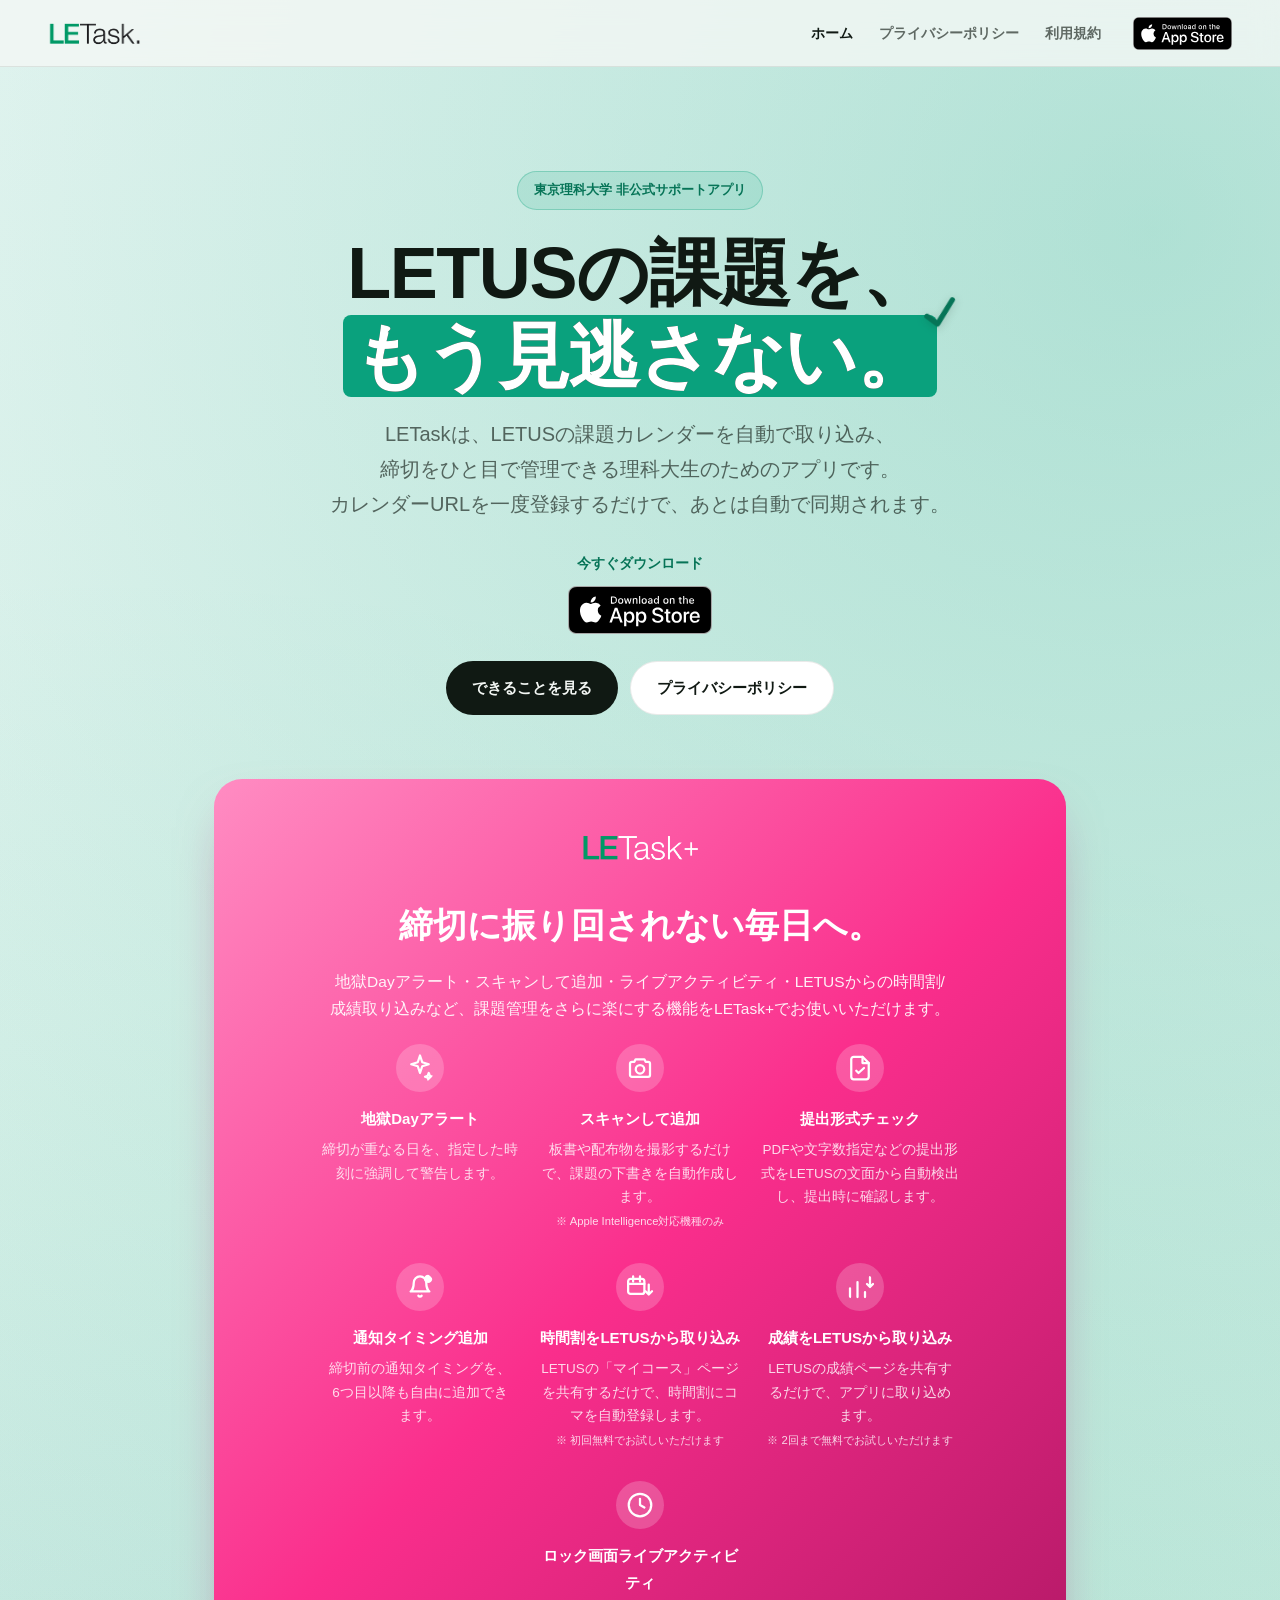
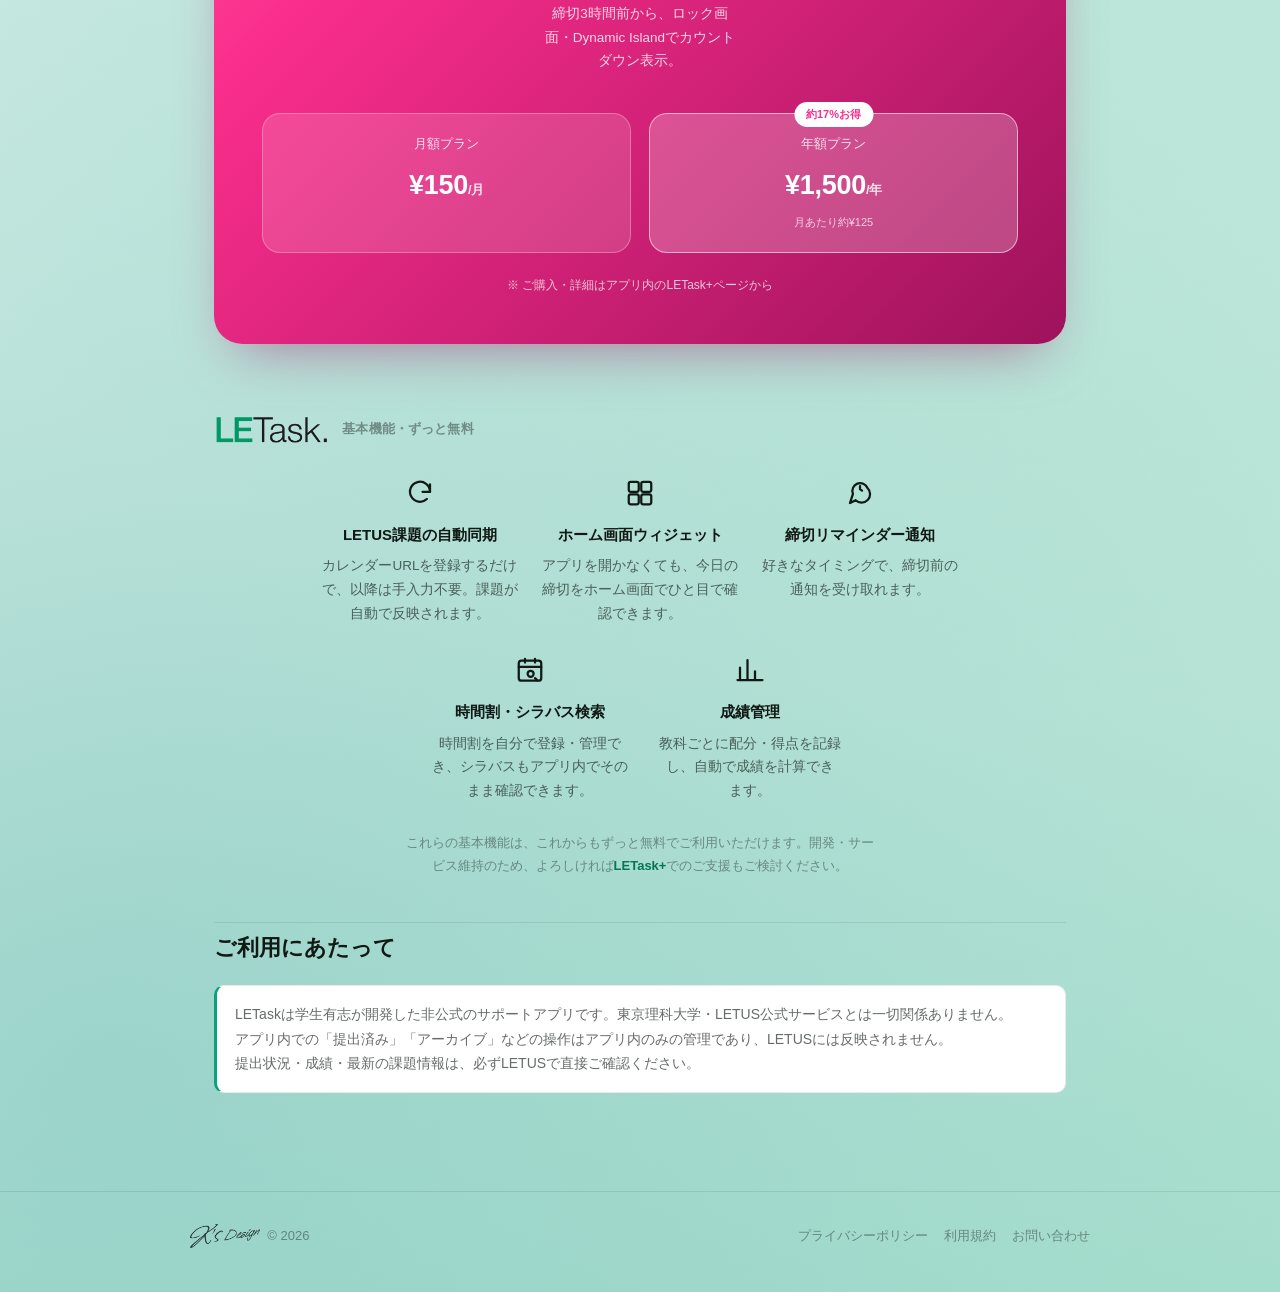
==== commit 4070a680: "Merge remote-tracking branch 'origin/main'" ====
--- a/index.html
+++ b/index.html
@@ -31,7 +31,7 @@
     <p class="lede">
       <span class="chunk">LETaskは、LETUSの課題カレンダーを</span><span class="chunk">自動で取り込み、</span><span class="chunk">締切をひと目で管理できる</span><span class="chunk">理科大生のためのアプリです。</span><span class="chunk">カレンダーURLを一度登録するだけで、</span><span class="chunk">あとは自動で同期されます。</span>
     </p>
-    <p class="download-hint">ずっと無料・今すぐダウンロード</p>
+    <p class="download-hint">今すぐダウンロード</p>
     <a class="appstore-badge" href="https://apps.apple.com/ja/app/letask/id6762050344" target="_blank" rel="noopener">
       <img src="appstore-badge.svg" alt="Download on the App Store">
     </a>
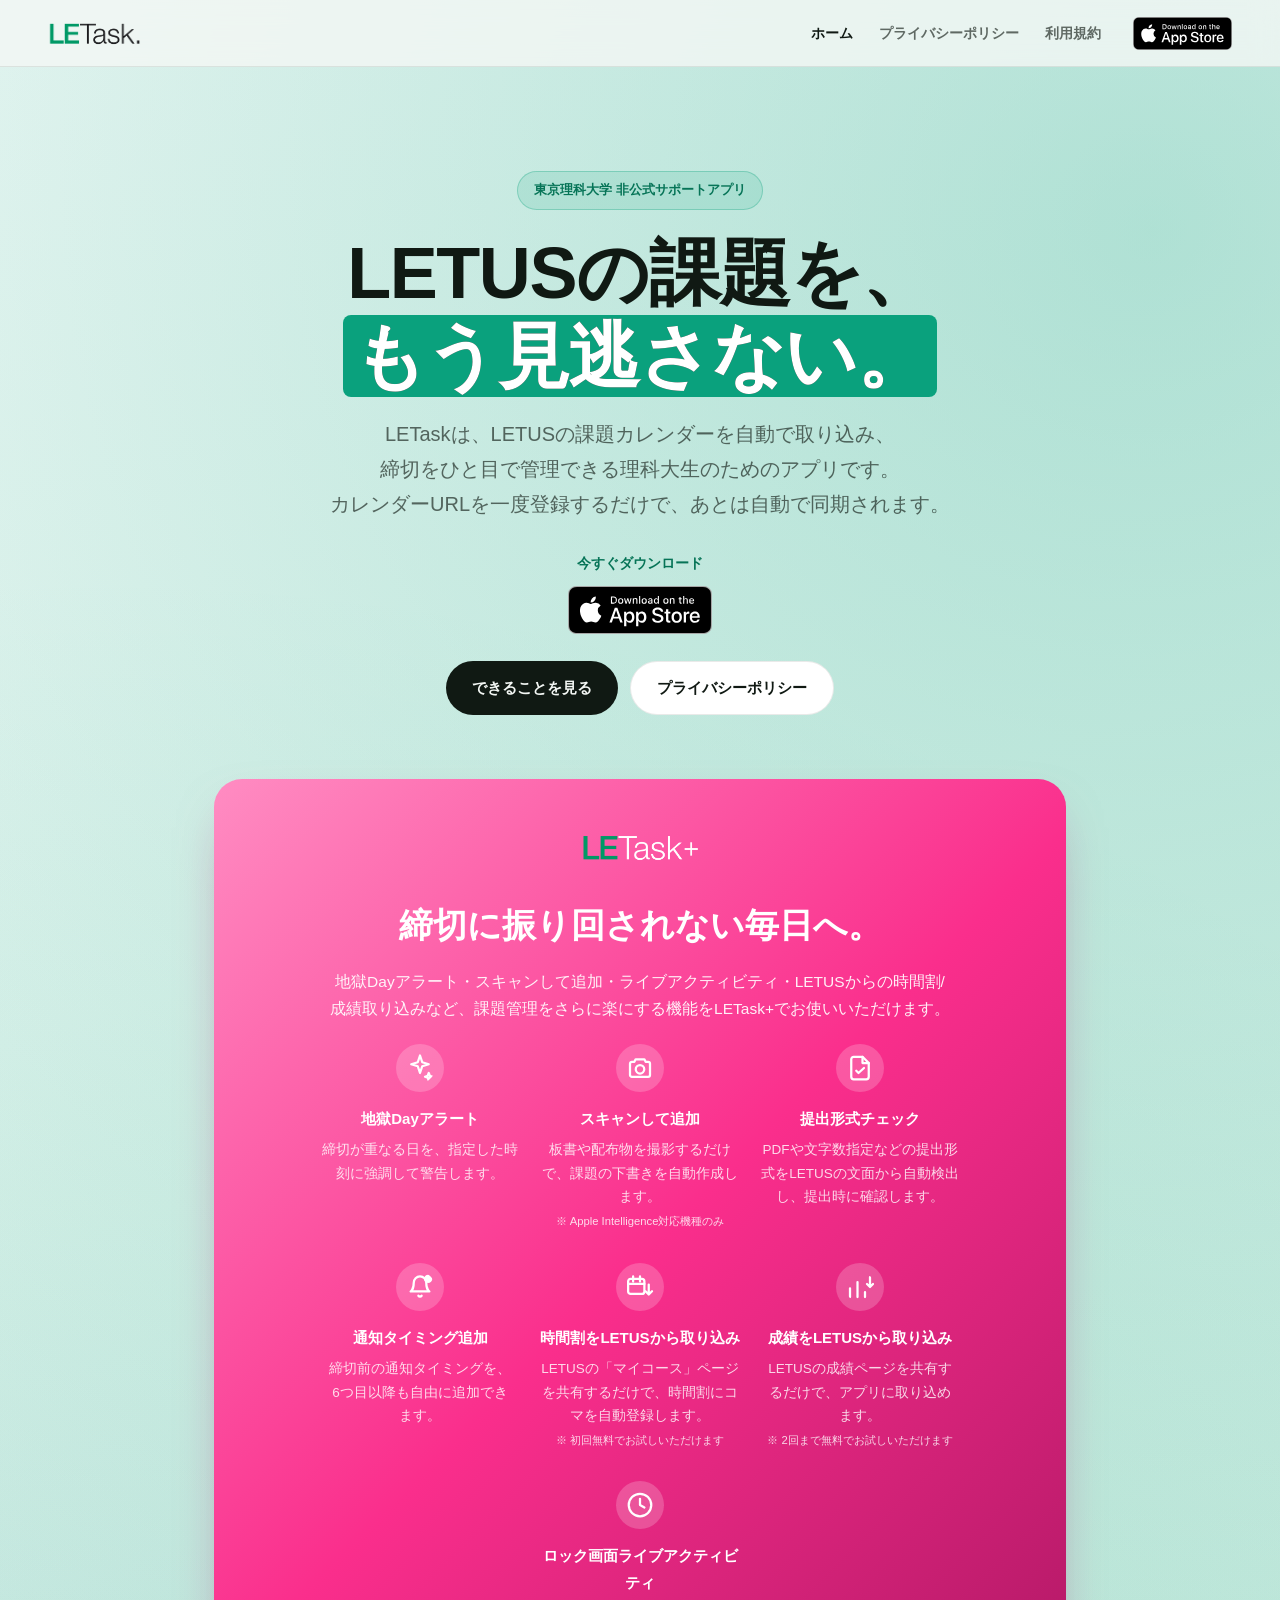
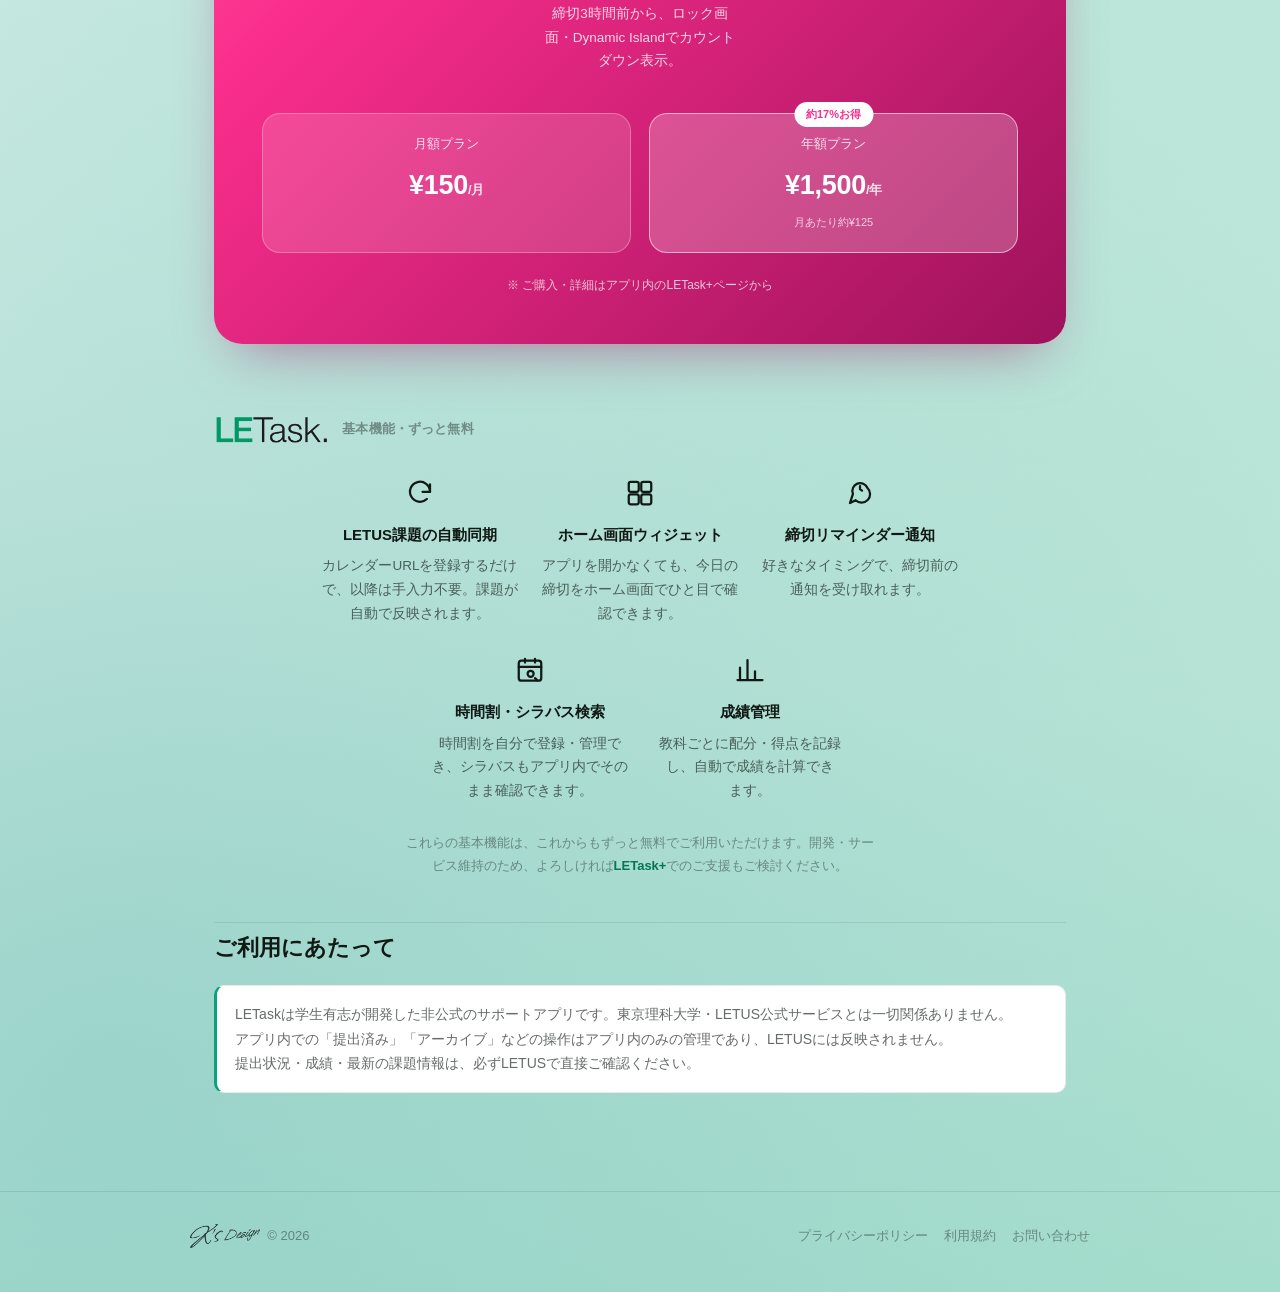
==== commit 93de21a3: "Remove pen-checkmark from hero headline animation The checkmark rendered in the wrong position (bott" ====
--- a/index.html
+++ b/index.html
@@ -27,7 +27,7 @@
 
   <section class="hero">
     <span class="hero-badge">東京理科大学 非公式サポートアプリ</span>
-    <h1>LETUSの課題を、<br><span class="hl" data-text="もう見逃さない。">もう見逃さない。<svg class="hl-check" viewBox="0 0 40 40" width="38" height="38" aria-hidden="true" focusable="false"><path class="hl-check-mark" d="M6 20.5 L16 30 L35 7" fill="none" stroke="var(--brand-green-deep)" stroke-width="5.5" stroke-linecap="round" stroke-linejoin="round"/></svg></span></h1>
+    <h1>LETUSの課題を、<br><span class="hl" data-text="もう見逃さない。">もう見逃さない。</span></h1>
     <p class="lede">
       <span class="chunk">LETaskは、LETUSの課題カレンダーを</span><span class="chunk">自動で取り込み、</span><span class="chunk">締切をひと目で管理できる</span><span class="chunk">理科大生のためのアプリです。</span><span class="chunk">カレンダーURLを一度登録するだけで、</span><span class="chunk">あとは自動で同期されます。</span>
     </p>
--- a/style.css
+++ b/style.css
@@ -649,27 +649,6 @@
   animation-delay: 0.85s;
 }
 
-@keyframes checkDraw {
-  to { stroke-dashoffset: 0; }
-}
-
-/* マーカーが引き終わった後、右上に「ペンでチェックを書く」ようなアニメーション。
-   バッジ等は使わず、ストロークそのものを手描き風に少し傾けて1本で描く。 */
-.hl-check {
-  position: absolute;
-  top: -20px;
-  right: -22px;
-  z-index: 2;
-  transform: rotate(-8deg);
-  filter: drop-shadow(0 2px 4px rgba(16, 25, 19, 0.18));
-}
-.hl-check-mark {
-  stroke-dasharray: 44;
-  stroke-dashoffset: 44;
-  animation: checkDraw 0.45s cubic-bezier(0.5, 0.05, 0.15, 1) both;
-  animation-delay: 1.45s;
-}
-
 .plus-promo {
   animation: fadeInDown 0.8s cubic-bezier(0.16, 1, 0.3, 1) both;
   animation-delay: 0.55s;
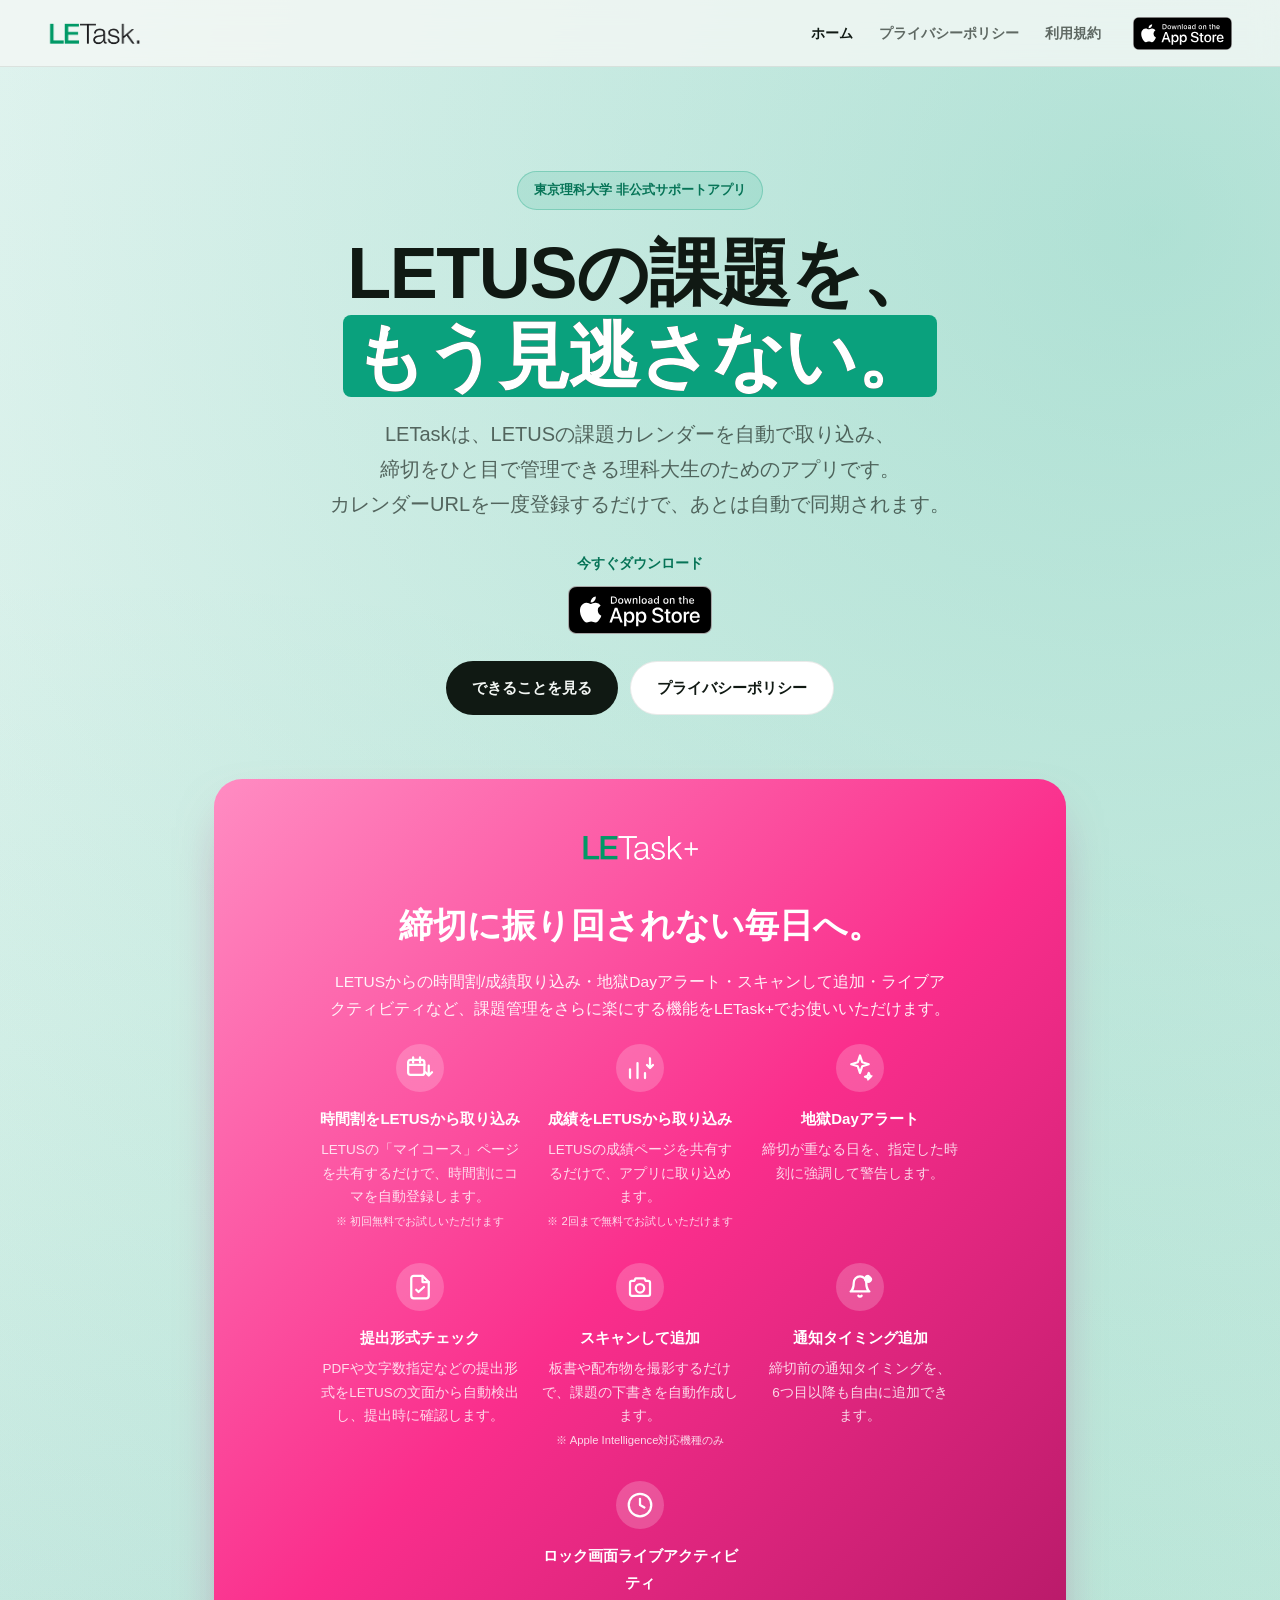
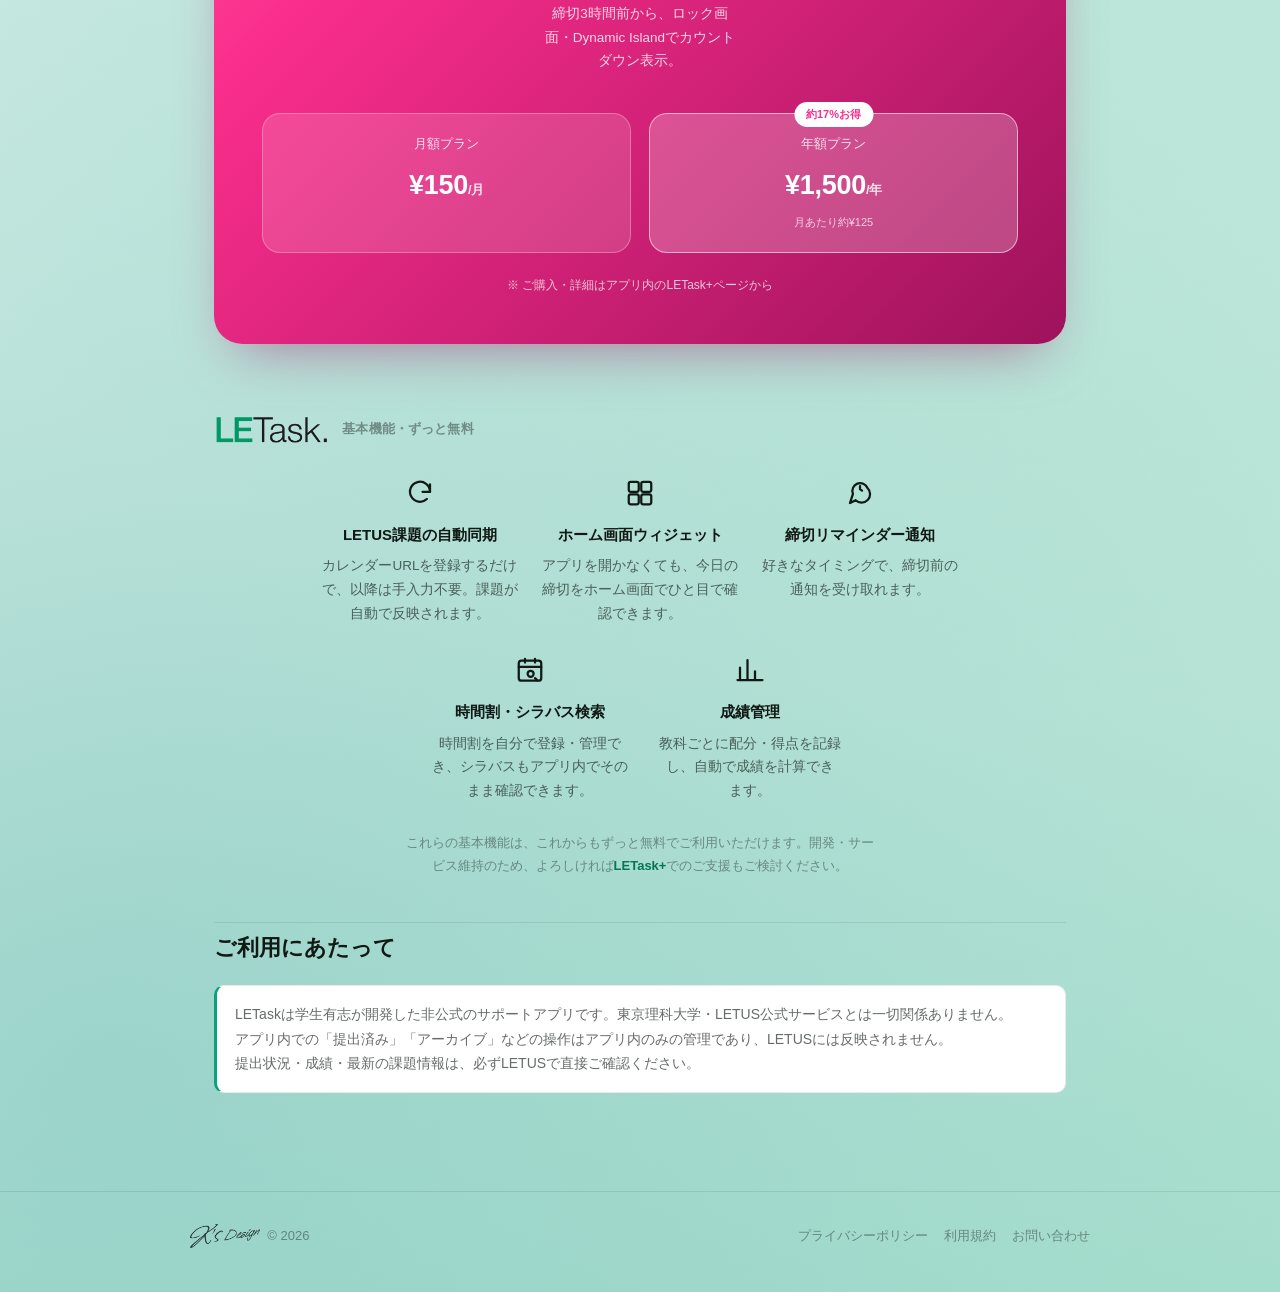
==== commit 31efa226: "Reorder LETask+ feature cards to match the in-app promo sheet Import features (timetable/grade from " ====
--- a/index.html
+++ b/index.html
@@ -47,34 +47,10 @@
       <div class="plus-promo-head">
         <img class="plus-promo-logo" src="letaskpluslogowhite_nodesc.png" alt="LETask+">
         <h2 class="plus-promo-title">締切に振り回されない毎日へ。</h2>
-        <p class="plus-promo-lede">地獄Dayアラート・スキャンして追加・ライブアクティビティ・LETUSからの時間割/成績取り込みなど、課題管理をさらに楽にする機能をLETask+でお使いいただけます。</p>
+        <p class="plus-promo-lede">LETUSからの時間割/成績取り込み・地獄Dayアラート・スキャンして追加・ライブアクティビティなど、課題管理をさらに楽にする機能をLETask+でお使いいただけます。</p>
       </div>
 
       <div class="feature-grid plus-grid">
-
-        <div class="feature-card plus">
-          <svg class="icon" viewBox="0 0 24 24" fill="none" stroke="currentColor" stroke-width="1.8" stroke-linecap="round" stroke-linejoin="round"><path d="M12 2l1.8 5.4L19 9l-5.2 1.6L12 16l-1.8-5.4L5 9l5.2-1.6z"/><path d="M19 16l.8 2.2L22 19l-2.2.8L19 22l-.8-2.2L16 19l2.2-.8z"/></svg>
-          <h3>地獄Dayアラート</h3>
-          <p>締切が重なる日を、指定した時刻に強調して警告します。</p>
-        </div>
-
-        <div class="feature-card plus">
-          <svg class="icon" viewBox="0 0 24 24" fill="none" stroke="currentColor" stroke-width="1.8" stroke-linecap="round" stroke-linejoin="round"><path d="M4 8.5A1.5 1.5 0 0 1 5.5 7h2l1-2h7l1 2h2A1.5 1.5 0 0 1 20 8.5v9A1.5 1.5 0 0 1 18.5 19h-13A1.5 1.5 0 0 1 4 17.5z"/><circle cx="12" cy="13" r="3.4"/></svg>
-          <h3>スキャンして追加</h3>
-          <p>板書や配布物を撮影するだけで、課題の下書きを自動作成します。<br><small>※ Apple Intelligence対応機種のみ</small></p>
-        </div>
-
-        <div class="feature-card plus">
-          <svg class="icon" viewBox="0 0 24 24" fill="none" stroke="currentColor" stroke-width="1.8" stroke-linecap="round" stroke-linejoin="round"><path d="M14 3H7a2 2 0 0 0-2 2v14a2 2 0 0 0 2 2h10a2 2 0 0 0 2-2V8z"/><path d="M14 3v5h5"/><path d="M9 14.2l1.8 1.8L15.2 12"/></svg>
-          <h3>提出形式チェック</h3>
-          <p>PDFや文字数指定などの提出形式をLETUSの文面から自動検出し、提出時に確認します。</p>
-        </div>
-
-        <div class="feature-card plus">
-          <svg class="icon" viewBox="0 0 24 24" fill="none" stroke="currentColor" stroke-width="1.8" stroke-linecap="round" stroke-linejoin="round"><path d="M17 8.5A5 5 0 0 0 7 8.5c0 5.5-2.5 7-2.5 7h15s-2.5-1.5-2.5-7"/><path d="M10.7 19a1.6 1.6 0 0 0 2.6 0"/><circle cx="18.5" cy="5.5" r="3.3" fill="currentColor" stroke="none"/><path d="M18.5 4.2v2.6M17.2 5.5h2.6" stroke="#fff" stroke-width="1.3"/></svg>
-          <h3>通知タイミング追加</h3>
-          <p>締切前の通知タイミングを、6つ目以降も自由に追加できます。</p>
-        </div>
 
         <div class="feature-card plus">
           <svg class="icon" viewBox="0 0 24 24" fill="none" stroke="currentColor" stroke-width="1.8" stroke-linecap="round" stroke-linejoin="round"><rect x="2.5" y="5.5" width="13" height="12" rx="2"/><path d="M2.5 9.5h13M6.5 3.5v4M12 3.5v4"/><path d="M19 10v8M19 18l-2.6-2.6M19 18l2.6-2.6"/></svg>
@@ -86,6 +62,30 @@
           <svg class="icon" viewBox="0 0 24 24" fill="none" stroke="currentColor" stroke-width="1.8" stroke-linecap="round" stroke-linejoin="round"><path d="M4 20V13M10 20V8M16 20v-4"/><path d="M20 4v8M20 12l-2.4-2.4M20 12l2.4-2.4"/></svg>
           <h3>成績をLETUSから取り込み</h3>
           <p>LETUSの成績ページを共有するだけで、アプリに取り込めます。<br><small>※ 2回まで無料でお試しいただけます</small></p>
+        </div>
+
+        <div class="feature-card plus">
+          <svg class="icon" viewBox="0 0 24 24" fill="none" stroke="currentColor" stroke-width="1.8" stroke-linecap="round" stroke-linejoin="round"><path d="M12 2l1.8 5.4L19 9l-5.2 1.6L12 16l-1.8-5.4L5 9l5.2-1.6z"/><path d="M19 16l.8 2.2L22 19l-2.2.8L19 22l-.8-2.2L16 19l2.2-.8z"/></svg>
+          <h3>地獄Dayアラート</h3>
+          <p>締切が重なる日を、指定した時刻に強調して警告します。</p>
+        </div>
+
+        <div class="feature-card plus">
+          <svg class="icon" viewBox="0 0 24 24" fill="none" stroke="currentColor" stroke-width="1.8" stroke-linecap="round" stroke-linejoin="round"><path d="M14 3H7a2 2 0 0 0-2 2v14a2 2 0 0 0 2 2h10a2 2 0 0 0 2-2V8z"/><path d="M14 3v5h5"/><path d="M9 14.2l1.8 1.8L15.2 12"/></svg>
+          <h3>提出形式チェック</h3>
+          <p>PDFや文字数指定などの提出形式をLETUSの文面から自動検出し、提出時に確認します。</p>
+        </div>
+
+        <div class="feature-card plus">
+          <svg class="icon" viewBox="0 0 24 24" fill="none" stroke="currentColor" stroke-width="1.8" stroke-linecap="round" stroke-linejoin="round"><path d="M4 8.5A1.5 1.5 0 0 1 5.5 7h2l1-2h7l1 2h2A1.5 1.5 0 0 1 20 8.5v9A1.5 1.5 0 0 1 18.5 19h-13A1.5 1.5 0 0 1 4 17.5z"/><circle cx="12" cy="13" r="3.4"/></svg>
+          <h3>スキャンして追加</h3>
+          <p>板書や配布物を撮影するだけで、課題の下書きを自動作成します。<br><small>※ Apple Intelligence対応機種のみ</small></p>
+        </div>
+
+        <div class="feature-card plus">
+          <svg class="icon" viewBox="0 0 24 24" fill="none" stroke="currentColor" stroke-width="1.8" stroke-linecap="round" stroke-linejoin="round"><path d="M17 8.5A5 5 0 0 0 7 8.5c0 5.5-2.5 7-2.5 7h15s-2.5-1.5-2.5-7"/><path d="M10.7 19a1.6 1.6 0 0 0 2.6 0"/><circle cx="18.5" cy="5.5" r="3.3" fill="currentColor" stroke="none"/><path d="M18.5 4.2v2.6M17.2 5.5h2.6" stroke="#fff" stroke-width="1.3"/></svg>
+          <h3>通知タイミング追加</h3>
+          <p>締切前の通知タイミングを、6つ目以降も自由に追加できます。</p>
         </div>
 
         <div class="feature-card plus">
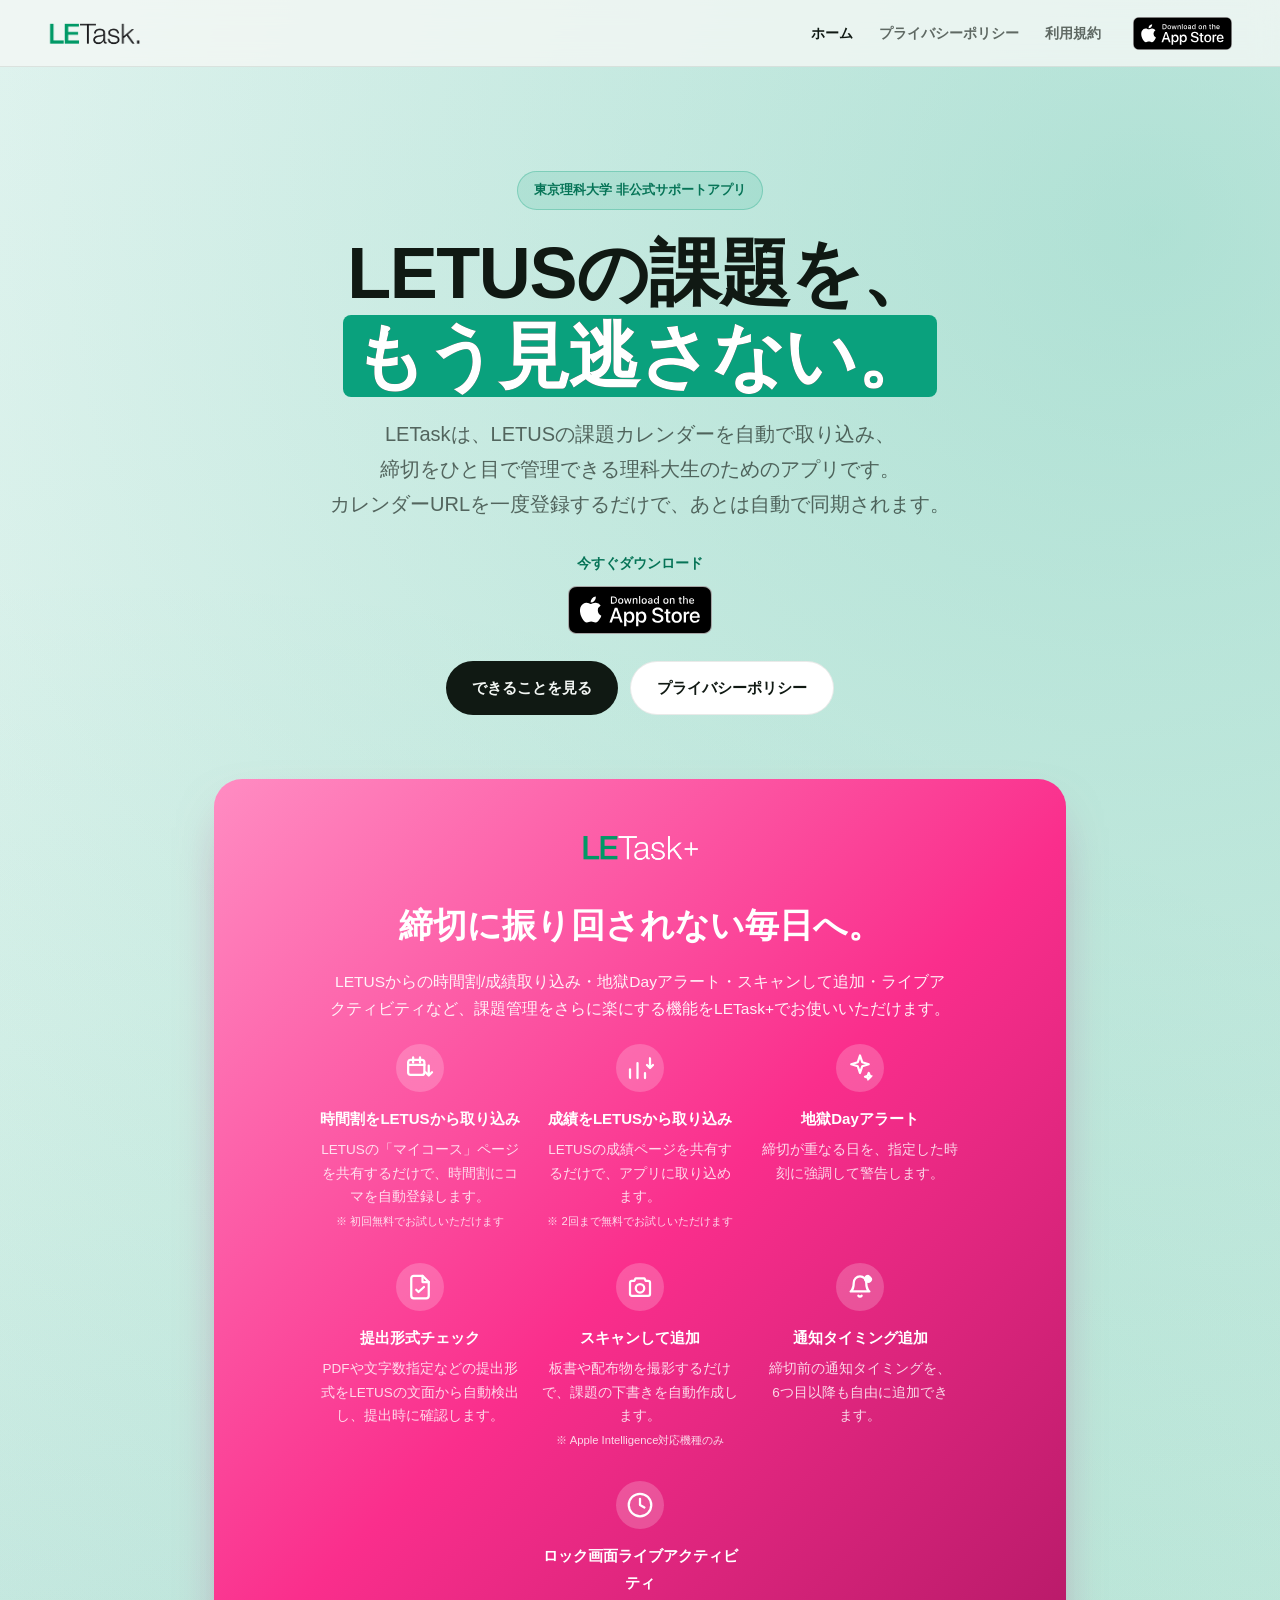
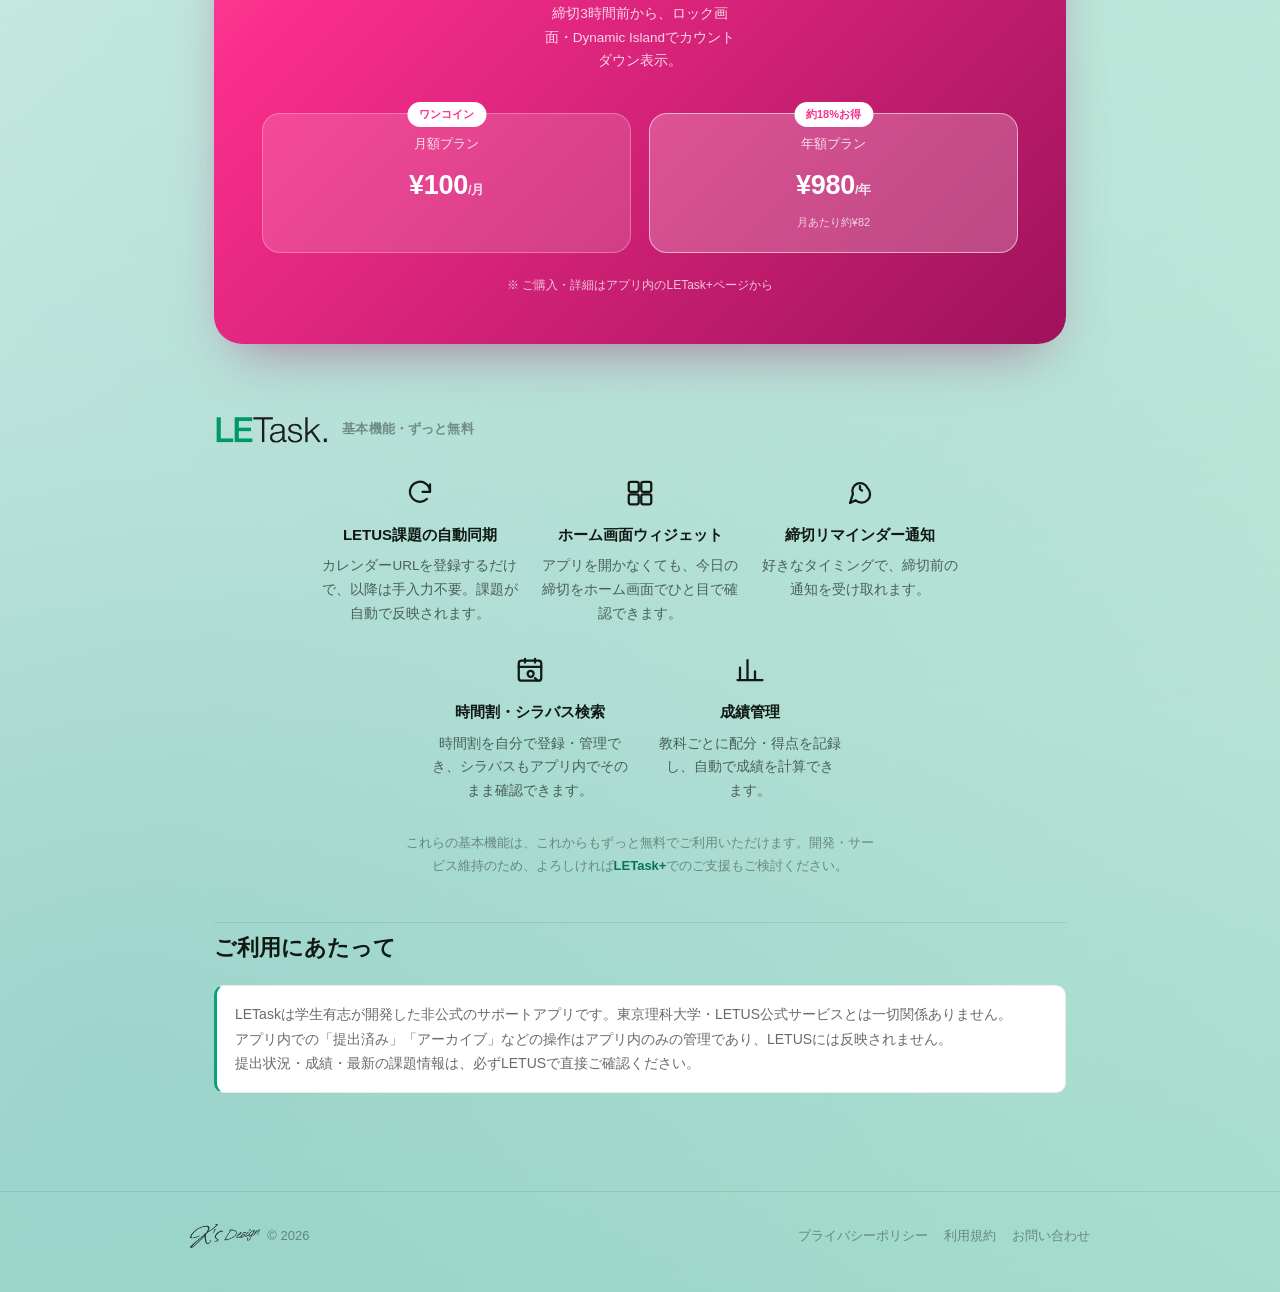
==== commit 445d5147: "Drop LETask+ pricing to ¥100/month and ¥980/year Lowering the psychological barrier: ¥100 is a liter" ====
--- a/index.html
+++ b/index.html
@@ -98,14 +98,15 @@
 
       <div class="plus-pricing">
         <div class="price-card">
+          <span class="price-badge">ワンコイン</span>
           <span class="price-label">月額プラン</span>
-          <span class="price-value">¥150<small>/月</small></span>
+          <span class="price-value">¥100<small>/月</small></span>
         </div>
         <div class="price-card best">
-          <span class="price-badge">約17%お得</span>
+          <span class="price-badge">約18%お得</span>
           <span class="price-label">年額プラン</span>
-          <span class="price-value">¥1,500<small>/年</small></span>
-          <span class="price-note">月あたり約¥125</span>
+          <span class="price-value">¥980<small>/年</small></span>
+          <span class="price-note">月あたり約¥82</span>
         </div>
       </div>
       <p class="plus-promo-note">※ ご購入・詳細はアプリ内のLETask+ページから</p>
